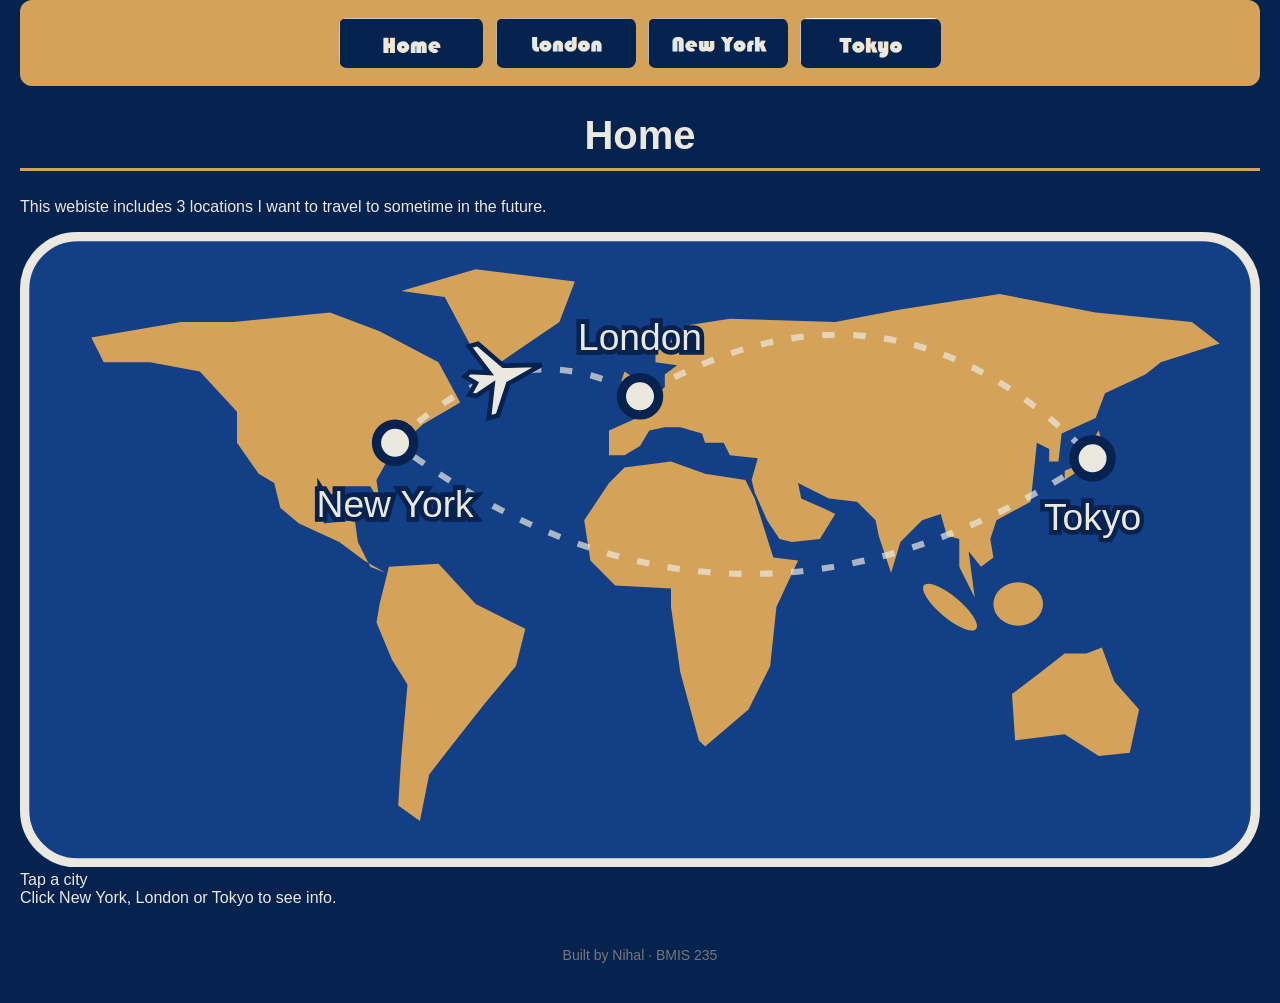
==== index.html @ 853d3510 "Initial commit" ====
<!DOCTYPE html>
<!--
  Author: YOUR NAME
  GU username: YOUR-GU-USERNAME
  Course: BMIS 235 - HTML-3
-->
<html lang="en">
<head>
<meta charset="utf-8">
<meta name="author" content="YOUR NAME">
<title>Home</title>

<!-- this one line connects the page to the stylesheet -->
<link rel="stylesheet" href="styles.css">
</head>
<body>

<!-- ===== MENU ============================================================
     The menu is four links. Each link wraps an image instead of words.
     Build it once on this page, check that every link works,
     then copy the whole <nav> block and paste it over the menu on the
     other three pages, so every page has the exact same menu.
     ===================================================================== -->
<nav>
    <a href="index.html"><img src="img/home.png" alt="Home"></a>
    <a href="london.html"><img src="img/london.png" alt="London"></a>
    <a href="new york.html"><img src="img/new york.png" alt="New York"></a>
    <a href="tokyo.html"><img src="img/tokyo.png" alt="Tokyo"></a>
</nav>

<h1>Home</h1>
<p>This webiste includes 3 locations I want to travel to sometime in the future.</p>
  

<!-- ===== SHOWCASE ======================================================
     This box is empty on purpose. In Part 7 you paste an interactive
     graphic BETWEEN the opening <div> and the closing </div> below.
     ===================================================================== -->
<div<!-- HTML: the cartoon world map, three city pins, the plane, and the info box -->
<div class="sc-wrap">
  <svg class="sc-map" viewBox="0 0 400 205" role="img" aria-label="Cartoon world map with a plane flying between New York, London and Tokyo">
    <rect class="sc-ocean" x="0" y="0" width="400" height="205" rx="18" fill="#123f85"/>

    <g class="sc-land" fill="#d4a359">
      <!-- North America -->
      <path d="M23,34 L52,29 L69,29 L100,26 L116,32 L135,42 L142,55 L130,62 L120,71 L115,80 L116,87 L113,82 L105,82 L98,86 L98,94 L108,93 L109,100 L113,108 L118,110 L111,106 L103,100 L90,94 L84,89 L82,81 L77,78 L70,68 L70,58 L58,45 L42,42 L27,42 Z"/>
      <!-- Greenland -->
      <path d="M123,19 L147,12 L179,16 L174,29 L155,42 L145,36 L137,21 Z"/>
      <!-- South America -->
      <path d="M119,108 L135,107 L147,120 L163,128 L160,140 L150,152 L139,166 L132,175 L129,190 L122,185 L123,169 L125,146 L120,138 L115,126 L116,120 Z"/>
      <!-- Europe + Asia -->
      <path d="M190,72 L190,64 L199,60 L195,58 L204,54 L208,50 L208,46 L212,43 L205,42 L205,39 L216,30 L229,28 L263,29 L284,25 L316,20 L347,26 L378,29 L387,36 L368,42 L363,46 L350,52 L347,60 L336,65 L335,74 L332,74 L332,70 L328,68 L327,78 L326,87 L315,93 L313,99 L314,105 L310,108 L306,103 L308,118 L305,112 L303,108 L303,99 L299,98 L297,91 L291,93 L284,100 L281,110 L277,98 L276,93 L270,87 L261,86 L259,85 L251,81 L252,86 L259,89 L263,91 L258,99 L249,100 L245,99 L241,93 L237,84 L236,80 L238,73 L229,72 L227,68 L221,68 L220,65 L213,63 L208,63 L203,64 L200,69 L195,72 Z"/>
      <!-- United Kingdom -->
      <path d="M195,55 L201,54 L202,51 L198,47 L195,45 L194,48 L196,52 Z"/>
      <!-- Africa -->
      <path d="M182,93 L190,81 L195,76 L210,74 L221,78 L234,80 L237,86 L243,105 L251,106 L244,121 L242,140 L235,154 L221,166 L219,164 L213,142 L210,121 L210,115 L192,114 L184,106 Z"/>
      <!-- Japan -->
      <path d="M337,80 L343,76 L348,73 L349,68 L348,64 L346,67 L346,72 L342,75 L337,77 Z"/>
      <!-- Indonesia -->
      <ellipse cx="322" cy="120" rx="8" ry="7"/>
      <ellipse cx="300" cy="121" rx="11" ry="3.5" transform="rotate(40 300 121)"/>
      <!-- Australia -->
      <path d="M320,149 L328,143 L337,136 L344,136 L349,134 L353,145 L361,154 L358,168 L348,169 L337,162 L321,164 Z"/>
    </g>

    <rect class="sc-ring" x="1.5" y="1.5" width="397" height="202" rx="17" fill="none" stroke="#ebe9df" stroke-width="3"/>
    <path id="scRoute" class="sc-route" fill="none" stroke="#ebe9df" stroke-width="2" stroke-dasharray="4 6" opacity="0.7" d="M121,68 Q160,30 200,53 Q280,5 346,73 Q230,150 121,68"/>

    <g class="sc-pin" data-city="ny" tabindex="0" role="button" aria-label="New York">
      <circle class="sc-hit" cx="121" cy="68" r="16" fill="transparent"/>
      <circle class="sc-dot" cx="121" cy="68" r="6" fill="#ebe9df" stroke="#06224f" stroke-width="3"/>
      <text class="sc-label" x="121" y="92" text-anchor="middle" font-size="12" fill="#ebe9df" stroke="#06224f" stroke-width="3" paint-order="stroke">New York</text>
    </g>
    <g class="sc-pin" data-city="london" tabindex="0" role="button" aria-label="London">
      <circle class="sc-hit" cx="200" cy="53" r="16" fill="transparent"/>
      <circle class="sc-dot" cx="200" cy="53" r="6" fill="#ebe9df" stroke="#06224f" stroke-width="3"/>
      <text class="sc-label" x="200" y="38" text-anchor="middle" font-size="12" fill="#ebe9df" stroke="#06224f" stroke-width="3" paint-order="stroke">London</text>
    </g>
    <g class="sc-pin" data-city="tokyo" tabindex="0" role="button" aria-label="Tokyo">
      <circle class="sc-hit" cx="346" cy="73" r="16" fill="transparent"/>
      <circle class="sc-dot" cx="346" cy="73" r="6" fill="#ebe9df" stroke="#06224f" stroke-width="3"/>
      <text class="sc-label" x="346" y="96" text-anchor="middle" font-size="12" fill="#ebe9df" stroke="#06224f" stroke-width="3" paint-order="stroke">Tokyo</text>
    </g>

    <g id="scPlane" class="sc-plane" fill="#ebe9df" stroke="#06224f" stroke-width="1.5">
      <path d="M14,0 L2,-3 L-4,-12 L-7,-12 L-3,-2 L-9,-4 L-11,-3 L-8,0 L-11,3 L-9,4 L-3,2 L-7,12 L-4,12 L2,3 Z"/>
    </g>
  </svg>

  <div class="sc-info" aria-live="polite">
    <div class="sc-name">Tap a city</div>
    <div class="sc-line">Click New York, London or Tokyo to see info.</div>
  </div>
</div>

<!-- CSS: brand colors and Bungee font, sizing so it stays under 500px tall and fits phones -->
<style>
  .showcase .sc-wrap {
    max-width: 520px;
    margin: 0 auto;
    font-family: "Bungee", "Arial Black", Impact, sans-serif;
  }
  .showcase .sc-map {
    display: block;
    width: 100%;
    max-height: 290px;
  }
  .showcase .sc-pin { cursor: pointer; outline: none; }
  .showcase .sc-pin:hover .sc-dot,
  .showcase .sc-pin:focus .sc-dot,
  .showcase .sc-pin.sc-active .sc-dot { fill: #06224f; stroke: #ebe9df; }
  .showcase .sc-label { pointer-events: none; }
  .showcase .sc-plane { pointer-events: none; }
  .showcase .sc-info {
    box-sizing: border-box;
    min-height: 90px;
    margin-top: 8px;
    padding: 10px 14px;
    background: #ebe9df;
    color: #06224f;
    border: 3px solid #d4a359;
    border-radius: 12px;
    text-align: center;
  }
  .showcase .sc-name { font-size: 22px; margin-bottom: 4px; }
  .showcase .sc-line { font-size: 14px; line-height: 1.3; }
</style>

<!-- JavaScript: flies the plane along the route and shows city info when a pin is clicked -->
<script>
  (function () {
    var wrap = document.querySelector('.sc-wrap');
    if (!wrap) return;

    var cities = {
      ny: { name: 'New York', pop: 'About 8.3 million people', known: 'Known for: Statue of Liberty, Times Square' },
      london: { name: 'London', pop: 'About 8.9 million people', known: 'Known for: Big Ben, Tower Bridge' },
      tokyo: { name: 'Tokyo', pop: 'About 14 million people', known: 'Known for: Shibuya Crossing, Tokyo Skytree' }
    };

    var info = wrap.querySelector('.sc-info');
    var pins = wrap.querySelectorAll('.sc-pin');

    function show(key, pin) {
      var c = cities[key];
      info.innerHTML =
        '<div class="sc-name">' + c.name + '</div>' +
        '<div class="sc-line">Population: ' + c.pop + '</div>' +
        '<div class="sc-line">' + c.known + '</div>';
      for (var i = 0; i < pins.length; i++) pins[i].classList.remove('sc-active');
      pin.classList.add('sc-active');
    }

    pins.forEach(function (pin) {
      pin.addEventListener('click', function () { show(pin.getAttribute('data-city'), pin); });
      pin.addEventListener('keydown', function (e) {
        if (e.key === 'Enter' || e.key === ' ') {
          e.preventDefault();
          show(pin.getAttribute('data-city'), pin);
        }
      });
    });

    var route = wrap.querySelector('#scRoute');
    var plane = wrap.querySelector('#scPlane');
    var len = route.getTotalLength();
    var duration = 14000;

    function fly(t) {
      var d = ((t % duration) / duration) * len;
      var p = route.getPointAtLength(d);
      var q = route.getPointAtLength((d + 2) % len);
      var angle = Math.atan2(q.y - p.y, q.x - p.x) * 180 / Math.PI;
      plane.setAttribute('transform', 'translate(' + p.x + ' ' + p.y + ') rotate(' + angle + ')');
      requestAnimationFrame(fly);
    }
    requestAnimationFrame(fly);
  })();
</script></div>

<!-- Footer: fill in your name -->
<footer>Built by Nihal &middot; BMIS 235</footer>

</body>
</html>
---- styles.css ----
/* =====================================================================
   styles.css  ·  YOUR BRAND
   ---------------------------------------------------------------------
   This one file is your brand guide. Every page that links to it gets
   the same font, the same colors and the same spacing.
   Change a color here once, and every page changes.

   Use the same font and colors you picked for your Excel menu images,
   so the menu and the pages look like one brand.
   ===================================================================== */

body {
    font-family:"Bungee", "Arial Black", Impact, sans-serif;
    background-color: #06224f;
    color: #ebe9df;
    margin: 0;
    padding: 0 20px 40px 20px;
}

/* the menu at the top of every page */
nav {
    background-color: #d4a359;
    padding: 14px;
    text-align: center;
   border-radius: 12px;
}

/* every image inside the menu is forced to the same height.
   If your images still look different sizes, their WIDTHS are
   different: go back to Excel and make every cell the same size. */
nav img {
    height: 50px;
    margin: 4px;
    vertical-align: middle;
   border-radius: 8px;
}

/* no underline or border around the image links */
nav a {
    text-decoration: none;
}

h1 {
    color: #ebe9df;
    text-align: center;
    font-size: 40px;
  border-bottom: 3px solid #d4a359;
  padding-bottom: 10px;
}
}

p {
    max-width: 600px;
    margin: 20px auto;
    font-size: 18px;
    line-height: 1.5;
}

footer {
    text-align: center;
    font-size: 14px;
    color: #777777;
    margin-top: 40px;
}
a:hover {
  color: #d4a359;
}
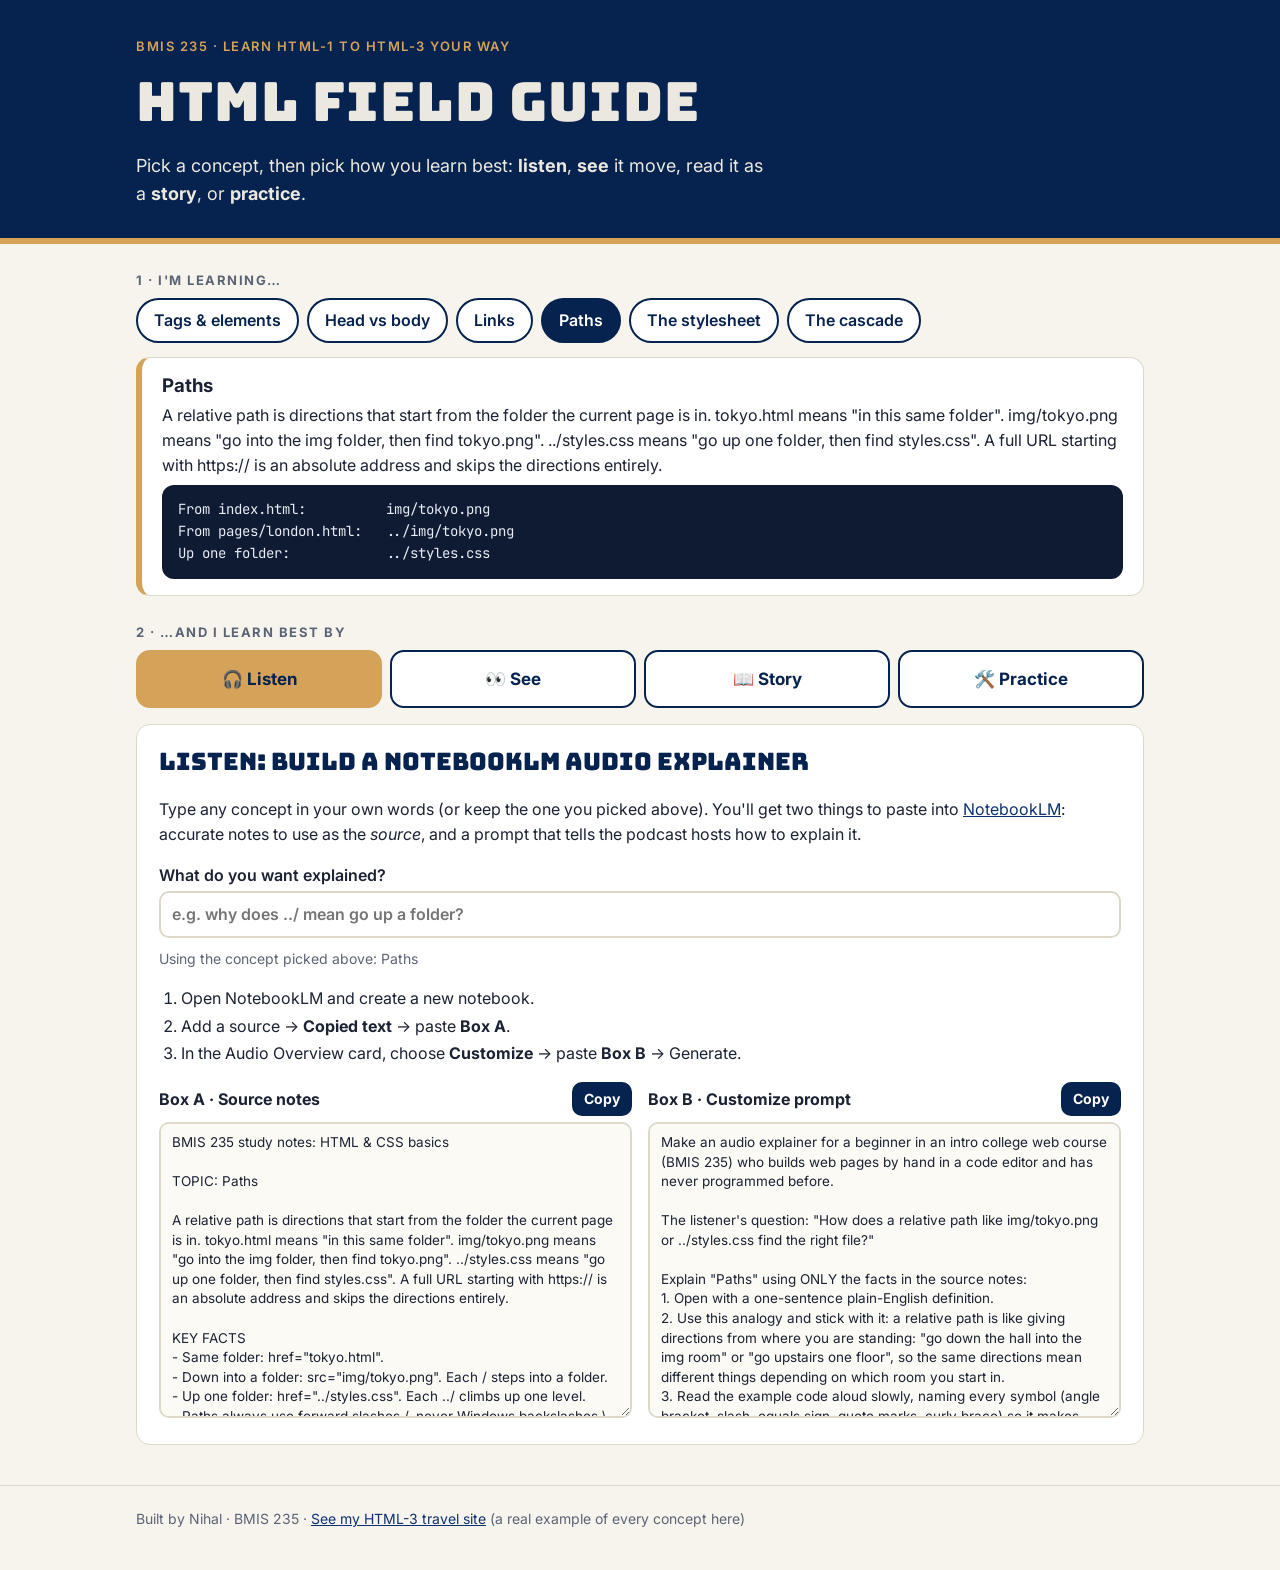
==== commit 2d939434: "Build HTML Field Guide learning tool (Listen, See, Story, Practice) Moves the HTML-3 travel site int" ====
--- a/index.html
+++ b/index.html
@@ -1,185 +1,239 @@
 <!DOCTYPE html>
 <!--
-  Author: YOUR NAME
-  GU username: YOUR-GU-USERNAME
-  Course: BMIS 235 - HTML-3
+  Author: Nihal
+  Course: BMIS 235 - HTML-4 (Path 3: Full build)
+  A learning tool for the HTML-1 to HTML-3 concepts:
+  tags, head vs body, links, paths, the stylesheet, and the cascade.
 -->
 <html lang="en">
 <head>
 <meta charset="utf-8">
-<meta name="author" content="YOUR NAME">
-<title>Home</title>
-
-<!-- this one line connects the page to the stylesheet -->
-<link rel="stylesheet" href="styles.css">
+<meta name="viewport" content="width=device-width, initial-scale=1">
+<meta name="author" content="Nihal">
+<title>HTML Field Guide</title>
+<link rel="preconnect" href="https://fonts.googleapis.com">
+<link rel="preconnect" href="https://fonts.gstatic.com" crossorigin>
+<link href="https://fonts.googleapis.com/css2?family=Bungee&family=Inter:wght@400;600;700&family=JetBrains+Mono:wght@400;600&display=swap" rel="stylesheet">
+<link rel="stylesheet" href="learn.css">
 </head>
 <body>
 
-<!-- ===== MENU ============================================================
-     The menu is four links. Each link wraps an image instead of words.
-     Build it once on this page, check that every link works,
-     then copy the whole <nav> block and paste it over the menu on the
-     other three pages, so every page has the exact same menu.
-     ===================================================================== -->
-<nav>
-    <a href="index.html"><img src="img/home.png" alt="Home"></a>
-    <a href="london.html"><img src="img/london.png" alt="London"></a>
-    <a href="new york.html"><img src="img/new york.png" alt="New York"></a>
-    <a href="tokyo.html"><img src="img/tokyo.png" alt="Tokyo"></a>
-</nav>
-
-<h1>Home</h1>
-<p>This webiste includes 3 locations I want to travel to sometime in the future.</p>
-  
-
-<!-- ===== SHOWCASE ======================================================
-     This box is empty on purpose. In Part 7 you paste an interactive
-     graphic BETWEEN the opening <div> and the closing </div> below.
-     ===================================================================== -->
-<div<!-- HTML: the cartoon world map, three city pins, the plane, and the info box -->
-<div class="sc-wrap">
-  <svg class="sc-map" viewBox="0 0 400 205" role="img" aria-label="Cartoon world map with a plane flying between New York, London and Tokyo">
-    <rect class="sc-ocean" x="0" y="0" width="400" height="205" rx="18" fill="#123f85"/>
-
-    <g class="sc-land" fill="#d4a359">
-      <!-- North America -->
-      <path d="M23,34 L52,29 L69,29 L100,26 L116,32 L135,42 L142,55 L130,62 L120,71 L115,80 L116,87 L113,82 L105,82 L98,86 L98,94 L108,93 L109,100 L113,108 L118,110 L111,106 L103,100 L90,94 L84,89 L82,81 L77,78 L70,68 L70,58 L58,45 L42,42 L27,42 Z"/>
-      <!-- Greenland -->
-      <path d="M123,19 L147,12 L179,16 L174,29 L155,42 L145,36 L137,21 Z"/>
-      <!-- South America -->
-      <path d="M119,108 L135,107 L147,120 L163,128 L160,140 L150,152 L139,166 L132,175 L129,190 L122,185 L123,169 L125,146 L120,138 L115,126 L116,120 Z"/>
-      <!-- Europe + Asia -->
-      <path d="M190,72 L190,64 L199,60 L195,58 L204,54 L208,50 L208,46 L212,43 L205,42 L205,39 L216,30 L229,28 L263,29 L284,25 L316,20 L347,26 L378,29 L387,36 L368,42 L363,46 L350,52 L347,60 L336,65 L335,74 L332,74 L332,70 L328,68 L327,78 L326,87 L315,93 L313,99 L314,105 L310,108 L306,103 L308,118 L305,112 L303,108 L303,99 L299,98 L297,91 L291,93 L284,100 L281,110 L277,98 L276,93 L270,87 L261,86 L259,85 L251,81 L252,86 L259,89 L263,91 L258,99 L249,100 L245,99 L241,93 L237,84 L236,80 L238,73 L229,72 L227,68 L221,68 L220,65 L213,63 L208,63 L203,64 L200,69 L195,72 Z"/>
-      <!-- United Kingdom -->
-      <path d="M195,55 L201,54 L202,51 L198,47 L195,45 L194,48 L196,52 Z"/>
-      <!-- Africa -->
-      <path d="M182,93 L190,81 L195,76 L210,74 L221,78 L234,80 L237,86 L243,105 L251,106 L244,121 L242,140 L235,154 L221,166 L219,164 L213,142 L210,121 L210,115 L192,114 L184,106 Z"/>
-      <!-- Japan -->
-      <path d="M337,80 L343,76 L348,73 L349,68 L348,64 L346,67 L346,72 L342,75 L337,77 Z"/>
-      <!-- Indonesia -->
-      <ellipse cx="322" cy="120" rx="8" ry="7"/>
-      <ellipse cx="300" cy="121" rx="11" ry="3.5" transform="rotate(40 300 121)"/>
-      <!-- Australia -->
-      <path d="M320,149 L328,143 L337,136 L344,136 L349,134 L353,145 L361,154 L358,168 L348,169 L337,162 L321,164 Z"/>
-    </g>
-
-    <rect class="sc-ring" x="1.5" y="1.5" width="397" height="202" rx="17" fill="none" stroke="#ebe9df" stroke-width="3"/>
-    <path id="scRoute" class="sc-route" fill="none" stroke="#ebe9df" stroke-width="2" stroke-dasharray="4 6" opacity="0.7" d="M121,68 Q160,30 200,53 Q280,5 346,73 Q230,150 121,68"/>
-
-    <g class="sc-pin" data-city="ny" tabindex="0" role="button" aria-label="New York">
-      <circle class="sc-hit" cx="121" cy="68" r="16" fill="transparent"/>
-      <circle class="sc-dot" cx="121" cy="68" r="6" fill="#ebe9df" stroke="#06224f" stroke-width="3"/>
-      <text class="sc-label" x="121" y="92" text-anchor="middle" font-size="12" fill="#ebe9df" stroke="#06224f" stroke-width="3" paint-order="stroke">New York</text>
-    </g>
-    <g class="sc-pin" data-city="london" tabindex="0" role="button" aria-label="London">
-      <circle class="sc-hit" cx="200" cy="53" r="16" fill="transparent"/>
-      <circle class="sc-dot" cx="200" cy="53" r="6" fill="#ebe9df" stroke="#06224f" stroke-width="3"/>
-      <text class="sc-label" x="200" y="38" text-anchor="middle" font-size="12" fill="#ebe9df" stroke="#06224f" stroke-width="3" paint-order="stroke">London</text>
-    </g>
-    <g class="sc-pin" data-city="tokyo" tabindex="0" role="button" aria-label="Tokyo">
-      <circle class="sc-hit" cx="346" cy="73" r="16" fill="transparent"/>
-      <circle class="sc-dot" cx="346" cy="73" r="6" fill="#ebe9df" stroke="#06224f" stroke-width="3"/>
-      <text class="sc-label" x="346" y="96" text-anchor="middle" font-size="12" fill="#ebe9df" stroke="#06224f" stroke-width="3" paint-order="stroke">Tokyo</text>
-    </g>
-
-    <g id="scPlane" class="sc-plane" fill="#ebe9df" stroke="#06224f" stroke-width="1.5">
-      <path d="M14,0 L2,-3 L-4,-12 L-7,-12 L-3,-2 L-9,-4 L-11,-3 L-8,0 L-11,3 L-9,4 L-3,2 L-7,12 L-4,12 L2,3 Z"/>
-    </g>
-  </svg>
-
-  <div class="sc-info" aria-live="polite">
-    <div class="sc-name">Tap a city</div>
-    <div class="sc-line">Click New York, London or Tokyo to see info.</div>
+<header class="top">
+  <div class="wrap">
+    <p class="kicker">BMIS 235 · learn HTML-1 to HTML-3 your way</p>
+    <h1>HTML Field Guide</h1>
+    <p class="lede">Pick a concept, then pick how you learn best: <strong>listen</strong>, <strong>see</strong> it move, read it as a <strong>story</strong>, or <strong>practice</strong>.</p>
   </div>
-</div>
-
-<!-- CSS: brand colors and Bungee font, sizing so it stays under 500px tall and fits phones -->
-<style>
-  .showcase .sc-wrap {
-    max-width: 520px;
-    margin: 0 auto;
-    font-family: "Bungee", "Arial Black", Impact, sans-serif;
-  }
-  .showcase .sc-map {
-    display: block;
-    width: 100%;
-    max-height: 290px;
-  }
-  .showcase .sc-pin { cursor: pointer; outline: none; }
-  .showcase .sc-pin:hover .sc-dot,
-  .showcase .sc-pin:focus .sc-dot,
-  .showcase .sc-pin.sc-active .sc-dot { fill: #06224f; stroke: #ebe9df; }
-  .showcase .sc-label { pointer-events: none; }
-  .showcase .sc-plane { pointer-events: none; }
-  .showcase .sc-info {
-    box-sizing: border-box;
-    min-height: 90px;
-    margin-top: 8px;
-    padding: 10px 14px;
-    background: #ebe9df;
-    color: #06224f;
-    border: 3px solid #d4a359;
-    border-radius: 12px;
-    text-align: center;
-  }
-  .showcase .sc-name { font-size: 22px; margin-bottom: 4px; }
-  .showcase .sc-line { font-size: 14px; line-height: 1.3; }
-</style>
-
-<!-- JavaScript: flies the plane along the route and shows city info when a pin is clicked -->
-<script>
-  (function () {
-    var wrap = document.querySelector('.sc-wrap');
-    if (!wrap) return;
-
-    var cities = {
-      ny: { name: 'New York', pop: 'About 8.3 million people', known: 'Known for: Statue of Liberty, Times Square' },
-      london: { name: 'London', pop: 'About 8.9 million people', known: 'Known for: Big Ben, Tower Bridge' },
-      tokyo: { name: 'Tokyo', pop: 'About 14 million people', known: 'Known for: Shibuya Crossing, Tokyo Skytree' }
-    };
-
-    var info = wrap.querySelector('.sc-info');
-    var pins = wrap.querySelectorAll('.sc-pin');
-
-    function show(key, pin) {
-      var c = cities[key];
-      info.innerHTML =
-        '<div class="sc-name">' + c.name + '</div>' +
-        '<div class="sc-line">Population: ' + c.pop + '</div>' +
-        '<div class="sc-line">' + c.known + '</div>';
-      for (var i = 0; i < pins.length; i++) pins[i].classList.remove('sc-active');
-      pin.classList.add('sc-active');
-    }
-
-    pins.forEach(function (pin) {
-      pin.addEventListener('click', function () { show(pin.getAttribute('data-city'), pin); });
-      pin.addEventListener('keydown', function (e) {
-        if (e.key === 'Enter' || e.key === ' ') {
-          e.preventDefault();
-          show(pin.getAttribute('data-city'), pin);
-        }
-      });
-    });
-
-    var route = wrap.querySelector('#scRoute');
-    var plane = wrap.querySelector('#scPlane');
-    var len = route.getTotalLength();
-    var duration = 14000;
-
-    function fly(t) {
-      var d = ((t % duration) / duration) * len;
-      var p = route.getPointAtLength(d);
-      var q = route.getPointAtLength((d + 2) % len);
-      var angle = Math.atan2(q.y - p.y, q.x - p.x) * 180 / Math.PI;
-      plane.setAttribute('transform', 'translate(' + p.x + ' ' + p.y + ') rotate(' + angle + ')');
-      requestAnimationFrame(fly);
-    }
-    requestAnimationFrame(fly);
-  })();
-</script></div>
-
-<!-- Footer: fill in your name -->
-<footer>Built by Nihal &middot; BMIS 235</footer>
-
+</header>
+
+<main class="wrap">
+
+  <!-- concept picker: every mode follows this choice -->
+  <section class="picker" aria-label="Choose a concept">
+    <h2 class="label">1 · I'm learning…</h2>
+    <div id="conceptChips" class="chips" role="radiogroup"></div>
+    <div id="conceptCard" class="concept-card" aria-live="polite"></div>
+  </section>
+
+  <section aria-label="Choose how to learn">
+    <h2 class="label">2 · …and I learn best by</h2>
+    <div class="tabs" role="tablist">
+      <button role="tab" id="tab-listen" aria-controls="panel-listen" aria-selected="true">🎧 Listen</button>
+      <button role="tab" id="tab-see" aria-controls="panel-see" aria-selected="false">👀 See</button>
+      <button role="tab" id="tab-story" aria-controls="panel-story" aria-selected="false">📖 Story</button>
+      <button role="tab" id="tab-practice" aria-controls="panel-practice" aria-selected="false">🛠️ Practice</button>
+    </div>
+  </section>
+
+  <!-- ===================== LISTEN ===================== -->
+  <section id="panel-listen" role="tabpanel" aria-labelledby="tab-listen" class="panel">
+    <h2>Listen: build a NotebookLM audio explainer</h2>
+    <p>Type any concept in your own words (or keep the one you picked above). You'll get two things to paste into <a href="https://notebooklm.google.com" target="_blank" rel="noopener">NotebookLM</a>: accurate notes to use as the <em>source</em>, and a prompt that tells the podcast hosts how to explain it.</p>
+
+    <label class="field">
+      <span>What do you want explained?</span>
+      <input id="listenInput" type="text" placeholder="e.g. why does ../ mean go up a folder?">
+    </label>
+    <p class="hint" id="listenMatch"></p>
+
+    <ol class="steps">
+      <li>Open NotebookLM and create a new notebook.</li>
+      <li>Add a source → <strong>Copied text</strong> → paste <strong>Box A</strong>.</li>
+      <li>In the Audio Overview card, choose <strong>Customize</strong> → paste <strong>Box B</strong> → Generate.</li>
+    </ol>
+
+    <div class="two">
+      <div class="copybox">
+        <div class="copyhead"><strong>Box A · Source notes</strong><button class="btn small" data-copy="listenSource">Copy</button></div>
+        <textarea id="listenSource" readonly rows="14"></textarea>
+      </div>
+      <div class="copybox">
+        <div class="copyhead"><strong>Box B · Customize prompt</strong><button class="btn small" data-copy="listenPrompt">Copy</button></div>
+        <textarea id="listenPrompt" readonly rows="14"></textarea>
+      </div>
+    </div>
+  </section>
+
+  <!-- ===================== SEE ===================== -->
+  <section id="panel-see" role="tabpanel" aria-labelledby="tab-see" class="panel" hidden>
+    <h2>See it happen</h2>
+    <div class="subtabs" role="tablist">
+      <button class="sub active" data-sub="see-path">A link finding a file</button>
+      <button class="sub" data-sub="see-sheet">One stylesheet, four pages</button>
+      <button class="sub" data-sub="see-cascade">The cascade: who wins?</button>
+    </div>
+
+    <!-- A: path walker -->
+    <div id="see-path" class="subpanel">
+      <p>A relative path is <strong>directions starting from the folder the current page is in</strong>. Pick where you're standing and an <code>href</code>, then press <em>Follow the link</em> to watch the browser walk the folders.</p>
+      <div class="controls">
+        <label class="field inline"><span>I'm on</span>
+          <select id="pathStart">
+            <option value="index.html">index.html (top folder)</option>
+            <option value="pages/london.html">pages/london.html (inside a folder)</option>
+          </select>
+        </label>
+        <label class="field inline grow"><span>href=</span>
+          <input id="pathHref" type="text" value="img/london.png" spellcheck="false" autocapitalize="off">
+        </label>
+        <button class="btn" id="pathGo">Follow the link ▶</button>
+      </div>
+      <div class="presets" id="pathPresets"></div>
+      <div class="pathstage">
+        <div class="tree" id="pathTree" aria-label="Folder tree"></div>
+        <ol class="log" id="pathLog" aria-live="polite"></ol>
+      </div>
+    </div>
+
+    <!-- B: one stylesheet, four pages -->
+    <div id="see-sheet" class="subpanel" hidden>
+      <p>Every page has one line in its <code>&lt;head&gt;</code> that connects it to <code>styles.css</code>. Change the stylesheet once and watch every <strong>connected</strong> page change. Then break one page's link and see what happens.</p>
+      <div class="sheet-layout">
+        <div class="cssfile">
+          <div class="filetab">styles.css</div>
+          <div class="sheet-controls">
+            <label>background-color
+              <select id="ssBg">
+                <option value="#06224f">#06224f navy</option>
+                <option value="#fff7e6">#fff7e6 cream</option>
+                <option value="#1f3d2b">#1f3d2b forest</option>
+                <option value="#3b1f4a">#3b1f4a plum</option>
+              </select>
+            </label>
+            <label>color
+              <select id="ssColor">
+                <option value="#ebe9df">#ebe9df off-white</option>
+                <option value="#222222">#222222 charcoal</option>
+                <option value="#ffd166">#ffd166 sunshine</option>
+              </select>
+            </label>
+            <label>font-family
+              <select id="ssFont">
+                <option value="'Bungee', 'Arial Black', sans-serif">"Bungee", sans-serif</option>
+                <option value="Georgia, serif">Georgia, serif</option>
+                <option value="'JetBrains Mono', monospace">monospace</option>
+              </select>
+            </label>
+            <label>accent (h1 underline)
+              <select id="ssAccent">
+                <option value="#d4a359">#d4a359 gold</option>
+                <option value="#ef476f">#ef476f pink</option>
+                <option value="#06d6a0">#06d6a0 mint</option>
+              </select>
+            </label>
+          </div>
+          <pre class="code" id="ssCode"></pre>
+        </div>
+        <div class="minis" id="minis"></div>
+      </div>
+    </div>
+
+    <!-- C: cascade referee -->
+    <div id="see-cascade" class="subpanel" hidden>
+      <p>Several rules can try to color the same paragraph. Turn rules on and off. The preview isn't faked: <strong>the real browser decides</strong>, and we report which rule it picked and why.</p>
+      <div class="cascade">
+        <div>
+          <div class="rules" id="cascadeRules"></div>
+        </div>
+        <div>
+          <div class="referee" id="cascadeHost"></div>
+          <div class="verdict" id="cascadeVerdict" aria-live="polite"></div>
+        </div>
+      </div>
+    </div>
+  </section>
+
+  <!-- ===================== STORY ===================== -->
+  <section id="panel-story" role="tabpanel" aria-labelledby="tab-story" class="panel" hidden>
+    <h2>Story mode</h2>
+    <p>Same concept, told as a short story with characters. Put yourself in it:</p>
+    <div class="controls">
+      <label class="field inline"><span>Your name</span><input id="storyName" type="text" value="Nihal"></label>
+      <label class="field inline"><span>Your site is about</span><input id="storySite" type="text" value="travel"></label>
+    </div>
+    <article class="story" id="storyOut" aria-live="polite"></article>
+  </section>
+
+  <!-- ===================== PRACTICE ===================== -->
+  <section id="panel-practice" role="tabpanel" aria-labelledby="tab-practice" class="panel" hidden>
+    <h2>Practice</h2>
+    <div class="subtabs">
+      <button class="sub active" data-sub="pr-quiz">Quiz</button>
+      <button class="sub" data-sub="pr-debug">Broken-menu debugger</button>
+      <button class="sub" data-sub="pr-missing">Find the missing line</button>
+    </div>
+
+    <!-- quiz -->
+    <div id="pr-quiz" class="subpanel">
+      <label class="check"><input type="checkbox" id="quizAll"> Mix in every concept (not just the one picked above)</label>
+      <div id="quizBox" class="quiz"></div>
+    </div>
+
+    <!-- debugger -->
+    <div id="pr-debug" class="subpanel" hidden>
+      <p id="debugIntro"></p>
+      <div class="two">
+        <div>
+          <div class="filetree-mini" id="debugFiles"></div>
+          <textarea id="debugCode" class="codeedit" rows="9" spellcheck="false" autocapitalize="off" aria-label="Menu code to fix"></textarea>
+          <div class="controls">
+            <button class="btn" id="debugCheck">Check my menu</button>
+            <button class="btn ghost" id="debugHint">Hint</button>
+            <button class="btn ghost" id="debugReset">Reset</button>
+            <button class="btn ghost" id="debugNext">Next menu →</button>
+          </div>
+        </div>
+        <div>
+          <h3 class="mini-h">What the browser does with each link</h3>
+          <ul class="results" id="debugResults" aria-live="polite"></ul>
+        </div>
+      </div>
+    </div>
+
+    <!-- missing line game -->
+    <div id="pr-missing" class="subpanel" hidden>
+      <div class="gamebar"><span id="missRound"></span><span id="missScore"></span></div>
+      <p id="missPrompt" class="prompt"></p>
+      <div class="two">
+        <pre class="code" id="missCode"></pre>
+        <div>
+          <div class="preview" id="missPreview"></div>
+        </div>
+      </div>
+      <div class="options" id="missOptions"></div>
+      <div class="feedback" id="missFeedback" aria-live="polite"></div>
+      <button class="btn" id="missNext" hidden>Next round →</button>
+    </div>
+  </section>
+
+</main>
+
+<footer class="foot">
+  <div class="wrap">
+    Built by Nihal · BMIS 235 · <a href="travel/index.html">See my HTML-3 travel site</a> (a real example of every concept here)
+  </div>
+</footer>
+
+<script src="learn.js"></script>
 </body>
 </html>
--- a/learn.css
+++ b/learn.css
@@ -0,0 +1,257 @@
+/* =====================================================================
+   learn.css · HTML Field Guide
+   Same brand as my travel site: navy, off-white, gold, Bungee headings.
+   ===================================================================== */
+
+:root {
+  --navy: #06224f;
+  --navy-2: #0d3170;
+  --cream: #f6f4ec;
+  --paper: #ffffff;
+  --ink: #1b2233;
+  --muted: #5b6475;
+  --gold: #d4a359;
+  --gold-soft: #f3e3c3;
+  --line: #ddd8c8;
+  --good: #1e8e5a;
+  --good-bg: #e3f5ec;
+  --bad: #c0392b;
+  --bad-bg: #fbe7e4;
+  --radius: 14px;
+  --mono: "JetBrains Mono", ui-monospace, Menlo, Consolas, monospace;
+}
+
+* { box-sizing: border-box; }
+
+body {
+  margin: 0;
+  font-family: "Inter", system-ui, -apple-system, "Segoe UI", sans-serif;
+  background-color: var(--cream);
+  color: var(--ink);
+  line-height: 1.55;
+  font-size: 16px;
+}
+
+.wrap { max-width: 1040px; margin: 0 auto; padding: 0 16px; }
+
+a { color: var(--navy-2); }
+code, pre, textarea.codeedit { font-family: var(--mono); }
+code { background: var(--gold-soft); padding: 1px 5px; border-radius: 5px; font-size: 0.92em; }
+
+/* ---------- header ---------- */
+.top { background: var(--navy); color: #ebe9df; padding: 36px 0 30px; border-bottom: 6px solid var(--gold); }
+.top h1 { font-family: "Bungee", "Arial Black", sans-serif; font-weight: 400; font-size: clamp(32px, 7vw, 54px); margin: 4px 0 8px; letter-spacing: 1px; }
+.kicker { margin: 0; color: var(--gold); font-weight: 600; text-transform: uppercase; letter-spacing: 1.5px; font-size: 13px; }
+.lede { margin: 0; max-width: 640px; font-size: 18px; }
+
+h2, h3 { line-height: 1.25; }
+.label { font-size: 13px; text-transform: uppercase; letter-spacing: 1.5px; color: var(--muted); margin: 28px 0 10px; }
+
+/* ---------- concept chips ---------- */
+.chips { display: flex; flex-wrap: wrap; gap: 8px; }
+.chip {
+  border: 2px solid var(--navy); background: var(--paper); color: var(--navy);
+  border-radius: 999px; padding: 8px 16px; font: inherit; font-weight: 600; cursor: pointer;
+}
+.chip[aria-checked="true"] { background: var(--navy); color: #fff; }
+.chip:focus-visible, .btn:focus-visible, .tabs button:focus-visible, .sub:focus-visible { outline: 3px solid var(--gold); outline-offset: 2px; }
+
+.concept-card {
+  margin-top: 14px; background: var(--paper); border: 1px solid var(--line); border-left: 6px solid var(--gold);
+  border-radius: var(--radius); padding: 16px 20px;
+}
+.concept-card h3 { margin: 0 0 6px; }
+.concept-card p { margin: 0 0 8px; }
+.concept-card pre { margin: 8px 0 0; }
+
+/* ---------- tabs ---------- */
+.tabs { display: grid; grid-template-columns: repeat(4, 1fr); gap: 8px; }
+.tabs button {
+  font: inherit; font-weight: 700; font-size: 17px; padding: 14px 8px; cursor: pointer;
+  border: 2px solid var(--navy); border-radius: var(--radius); background: var(--paper); color: var(--navy);
+}
+.tabs button[aria-selected="true"] { background: var(--gold); border-color: var(--gold); color: var(--navy); }
+
+.panel {
+  background: var(--paper); border: 1px solid var(--line); border-radius: var(--radius);
+  padding: 22px 22px 26px; margin: 16px 0 40px;
+}
+.panel > h2 { margin-top: 0; font-family: "Bungee", "Arial Black", sans-serif; font-weight: 400; color: var(--navy); font-size: 24px; }
+
+.subtabs { display: flex; flex-wrap: wrap; gap: 6px; margin-bottom: 14px; border-bottom: 2px solid var(--line); padding-bottom: 10px; }
+.sub { font: inherit; font-weight: 600; border: 0; background: transparent; color: var(--muted); padding: 6px 12px; border-radius: 8px; cursor: pointer; }
+.sub.active { background: var(--navy); color: #fff; }
+
+/* ---------- form bits ---------- */
+.field { display: flex; flex-direction: column; gap: 4px; font-weight: 600; margin: 10px 0; }
+.field.inline { flex-direction: row; align-items: center; gap: 8px; margin: 0; }
+.field.grow { flex: 1 1 220px; }
+.field.grow input { flex: 1; min-width: 0; }
+input[type="text"], select, textarea {
+  font: inherit; padding: 9px 11px; border: 2px solid var(--line); border-radius: 10px; background: #fff; color: var(--ink);
+}
+input[type="text"]:focus, select:focus, textarea:focus { border-color: var(--navy); outline: none; }
+#pathHref { font-family: var(--mono); }
+.controls { display: flex; flex-wrap: wrap; gap: 10px; align-items: center; margin: 12px 0; }
+.check { display: flex; gap: 8px; align-items: center; margin-bottom: 12px; }
+.hint { color: var(--muted); font-size: 14px; margin: 0 0 8px; min-height: 1.2em; }
+
+.btn {
+  font: inherit; font-weight: 700; cursor: pointer; border: 2px solid var(--navy);
+  background: var(--navy); color: #fff; padding: 9px 16px; border-radius: 10px;
+}
+.btn:hover { background: var(--navy-2); }
+.btn.ghost { background: #fff; color: var(--navy); }
+.btn.ghost:hover { background: var(--gold-soft); }
+.btn.small { padding: 4px 10px; font-size: 14px; }
+
+.two { display: grid; grid-template-columns: 1fr 1fr; gap: 16px; }
+.steps { padding-left: 22px; }
+.steps li { margin: 3px 0; }
+
+.copybox { display: flex; flex-direction: column; }
+.copyhead { display: flex; justify-content: space-between; align-items: center; margin-bottom: 6px; gap: 8px; }
+.copybox textarea { width: 100%; font-size: 13.5px; line-height: 1.45; resize: vertical; background: #fbfaf5; }
+
+pre.code {
+  background: #0f1b33; color: #e8ecf5; padding: 14px 16px; border-radius: 12px;
+  overflow-x: auto; font-size: 14px; line-height: 1.55; margin: 0; white-space: pre;
+}
+pre.code .hl { background: rgba(212,163,89,0.35); border-radius: 4px; }
+pre.code .gap { color: var(--gold); font-weight: 700; }
+pre.code .dim { color: #8b97b3; }
+
+/* ---------- SEE: path walker ---------- */
+.presets { display: flex; flex-wrap: wrap; gap: 6px; margin-bottom: 14px; }
+.presets button {
+  font-family: var(--mono); font-size: 13px; border: 1px dashed var(--navy); background: #fff; color: var(--navy);
+  border-radius: 8px; padding: 4px 9px; cursor: pointer;
+}
+.presets button:hover { background: var(--gold-soft); }
+.pathstage { display: grid; grid-template-columns: minmax(220px, 300px) 1fr; gap: 18px; }
+.tree { background: #0f1b33; color: #e8ecf5; border-radius: 12px; padding: 14px 10px; font-family: var(--mono); font-size: 14px; }
+.node { padding: 4px 8px; border-radius: 6px; white-space: nowrap; transition: background 0.25s, color 0.25s; position: relative; }
+.node.here { outline: 2px dashed var(--gold); outline-offset: -2px; }
+.node.visit { background: var(--gold); color: var(--navy); font-weight: 700; }
+.node.found { background: #2ecc71; color: #062; font-weight: 700; }
+.node.miss { background: #e74c3c; color: #fff; }
+.node .tag { font-family: "Inter", sans-serif; font-size: 11px; margin-left: 6px; opacity: 0.85; }
+.log { margin: 0; padding-left: 22px; }
+.log li { margin: 0 0 8px; animation: pop 0.25s ease-out; }
+.log li.ok { color: var(--good); font-weight: 600; }
+.log li.err { color: var(--bad); font-weight: 600; }
+.log li.note { color: var(--muted); list-style: "💡 "; }
+@keyframes pop { from { opacity: 0; transform: translateY(4px); } to { opacity: 1; transform: none; } }
+
+/* ---------- SEE: stylesheet → pages ---------- */
+.sheet-layout { display: grid; grid-template-columns: minmax(250px, 330px) 1fr; gap: 18px; align-items: start; }
+.cssfile { border: 2px solid var(--navy); border-radius: 12px; overflow: hidden; background: #fff; }
+.filetab { background: var(--navy); color: #fff; font-family: var(--mono); padding: 6px 12px; font-size: 14px; }
+.sheet-controls { padding: 10px 12px; display: grid; gap: 8px; }
+.sheet-controls label { display: flex; flex-direction: column; font-family: var(--mono); font-size: 13px; gap: 3px; }
+.sheet-controls select { font-size: 14px; padding: 6px 8px; }
+.cssfile pre.code { border-radius: 0; font-size: 12.5px; }
+
+.minis { display: grid; grid-template-columns: 1fr 1fr; gap: 14px; }
+.mini { border: 1px solid var(--line); border-radius: 12px; overflow: hidden; background: #f3f3f3; display: flex; flex-direction: column; }
+.mini .cable { height: 28px; position: relative; background: #f3f3f3; }
+.mini .cable::before { content: ""; position: absolute; left: 50%; top: 0; bottom: 0; border-left: 3px solid var(--navy); }
+.mini.broken .cable::before { border-left: 3px dashed var(--bad); }
+.mini .cable .pulse { position: absolute; left: calc(50% - 6px); top: -4px; width: 15px; height: 15px; border-radius: 50%; background: var(--gold); opacity: 0; }
+.mini.flash .cable .pulse { animation: drop 0.6s ease-in; }
+@keyframes drop { 0% { top: -6px; opacity: 1; } 100% { top: 26px; opacity: 0.2; } }
+.mini .headline { font-family: var(--mono); font-size: 11.5px; padding: 6px 8px; background: #fff; border-top: 1px solid var(--line); border-bottom: 1px solid var(--line); display: flex; justify-content: space-between; gap: 6px; align-items: center; }
+.mini .headline select { font-family: var(--mono); font-size: 11.5px; padding: 2px 4px; border-width: 1px; border-radius: 6px; max-width: 100%; }
+.mini .page { padding: 12px 14px 14px; min-height: 140px; transition: background-color 0.4s, color 0.4s; }
+/* unstyled = what a browser shows with no stylesheet at all */
+.mini .page { background: #ffffff; color: #000000; font-family: "Times New Roman", Times, serif; }
+.mini .page h4 { margin: 0 0 6px; font-size: 20px; }
+.mini .page p { margin: 0 0 6px; font-size: 14px; }
+.mini .page a { color: #0000ee; text-decoration: underline; font-size: 14px; }
+.mini.linked .page { background: var(--ss-bg); color: var(--ss-color); font-family: var(--ss-font); }
+.mini.linked .page h4 { border-bottom: 3px solid var(--ss-accent); padding-bottom: 4px; font-weight: 400; }
+.mini.linked .page a { color: var(--ss-accent); text-decoration: none; }
+.mini .status { font-family: "Inter", sans-serif; font-size: 12px; padding: 5px 8px; background: var(--good-bg); color: var(--good); font-weight: 600; }
+.mini.broken .status { background: var(--bad-bg); color: var(--bad); }
+
+/* ---------- SEE: cascade ---------- */
+.cascade { display: grid; grid-template-columns: 1.2fr 1fr; gap: 18px; }
+.rules { display: grid; gap: 8px; }
+.rule { display: flex; gap: 10px; align-items: flex-start; border: 2px solid var(--line); border-radius: 10px; padding: 8px 10px; cursor: pointer; background: #fff; }
+.rule input { margin-top: 5px; }
+.rule.winner { border-color: var(--good); background: var(--good-bg); }
+.rule .where { display: block; font-size: 12px; color: var(--muted); text-transform: uppercase; letter-spacing: 0.8px; }
+.rule code { background: transparent; padding: 0; font-size: 13.5px; }
+.rule .sw { display: inline-block; width: 12px; height: 12px; border-radius: 3px; vertical-align: middle; margin-left: 4px; border: 1px solid rgba(0,0,0,0.2); }
+.referee { border: 2px solid var(--navy); border-radius: 12px; min-height: 120px; overflow: hidden; }
+.verdict { margin-top: 12px; padding: 12px 14px; background: var(--gold-soft); border-radius: 10px; }
+.verdict strong { color: var(--navy); }
+
+/* ---------- STORY ---------- */
+.story { margin-top: 10px; background: #fffdf6; border: 1px solid var(--line); border-radius: var(--radius); padding: 22px 24px; max-width: 760px; }
+.story h3 { font-family: "Bungee", "Arial Black", sans-serif; font-weight: 400; color: var(--navy); margin: 0 0 4px; font-size: 22px; }
+.story .cast { color: var(--muted); font-size: 14px; margin: 0 0 14px; }
+.story p { margin: 0 0 12px; font-size: 17px; }
+.story .moral { background: var(--navy); color: #ebe9df; border-radius: 10px; padding: 12px 16px; margin-top: 16px; }
+.story .moral strong { color: var(--gold); }
+.story .moral ul { margin: 6px 0 0; padding-left: 20px; }
+
+/* ---------- PRACTICE: quiz ---------- */
+.quiz .q { font-size: 18px; font-weight: 600; margin: 4px 0 12px; }
+.quiz .meta { display: flex; justify-content: space-between; color: var(--muted); font-size: 14px; }
+.quiz pre.code { margin-bottom: 12px; }
+.options { display: grid; gap: 8px; margin: 10px 0; }
+.opt {
+  text-align: left; font: inherit; padding: 11px 14px; border: 2px solid var(--line); border-radius: 10px;
+  background: #fff; cursor: pointer; color: var(--ink);
+}
+.opt code { background: transparent; padding: 0; }
+.opt:hover:not([disabled]) { border-color: var(--navy); }
+.opt.right { border-color: var(--good); background: var(--good-bg); }
+.opt.wrong { border-color: var(--bad); background: var(--bad-bg); }
+.opt[disabled] { cursor: default; }
+.feedback { min-height: 1em; }
+.feedback .box { padding: 12px 14px; border-radius: 10px; margin: 8px 0; }
+.feedback .box.good { background: var(--good-bg); }
+.feedback .box.bad { background: var(--bad-bg); }
+
+/* ---------- PRACTICE: debugger ---------- */
+.codeedit { width: 100%; font-size: 13.5px; line-height: 1.5; background: #0f1b33; color: #e8ecf5; border-color: #0f1b33; white-space: pre; overflow-x: auto; resize: vertical; }
+.codeedit:focus { border-color: var(--gold); }
+.filetree-mini { font-family: var(--mono); font-size: 13px; background: var(--gold-soft); border-radius: 10px; padding: 8px 12px; margin-bottom: 10px; white-space: pre; overflow-x: auto; }
+.mini-h { margin: 0 0 8px; font-size: 16px; }
+.results { list-style: none; margin: 0; padding: 0; display: grid; gap: 8px; }
+.results li { padding: 10px 12px; border-radius: 10px; background: #f2f2f2; }
+.results li.ok { background: var(--good-bg); }
+.results li.err { background: var(--bad-bg); }
+.results li.win { background: var(--navy); color: #fff; font-weight: 700; }
+.results code { background: rgba(255,255,255,0.7); }
+
+/* ---------- PRACTICE: missing line ---------- */
+.gamebar { display: flex; justify-content: space-between; color: var(--muted); font-weight: 600; }
+.prompt { font-size: 18px; font-weight: 600; }
+.preview { border: 2px solid var(--line); border-radius: 12px; overflow: hidden; }
+.preview .bar { background: #e9e9e9; font-family: var(--mono); font-size: 12px; padding: 5px 10px; color: #444; }
+.preview .pg { padding: 14px; min-height: 150px; background: #fff; color: #000; font-family: "Times New Roman", Times, serif; transition: all 0.5s; }
+.preview .pg h4 { margin: 0 0 8px; font-size: 22px; }
+.preview .pg a { color: #0000ee; margin-right: 8px; }
+.preview .pg.styled { background: var(--navy); color: #ebe9df; font-family: "Bungee", "Arial Black", sans-serif; }
+.preview .pg.styled h4 { font-weight: 400; border-bottom: 3px solid var(--gold); padding-bottom: 6px; }
+.preview .pg.styled a { color: var(--gold); text-decoration: none; }
+.preview .pg .navchip { display: inline-block; padding: 3px 8px; border-radius: 6px; margin: 0 4px 6px 0; }
+.preview .pg.styled .navchip { background: var(--gold); color: var(--navy); }
+.preview .pg .navchip.missing { border: 2px dashed var(--bad); color: var(--bad); background: transparent; }
+
+/* ---------- footer ---------- */
+.foot { border-top: 1px solid var(--line); padding: 22px 0 40px; color: var(--muted); font-size: 14px; }
+
+/* ---------- phones ---------- */
+@media (max-width: 760px) {
+  .two, .pathstage, .sheet-layout, .cascade { grid-template-columns: 1fr; }
+  .tabs { grid-template-columns: 1fr 1fr; }
+  .panel { padding: 16px; }
+  .field.inline { flex-wrap: wrap; }
+}
+@media (max-width: 420px) {
+  .minis { grid-template-columns: 1fr; }
+}
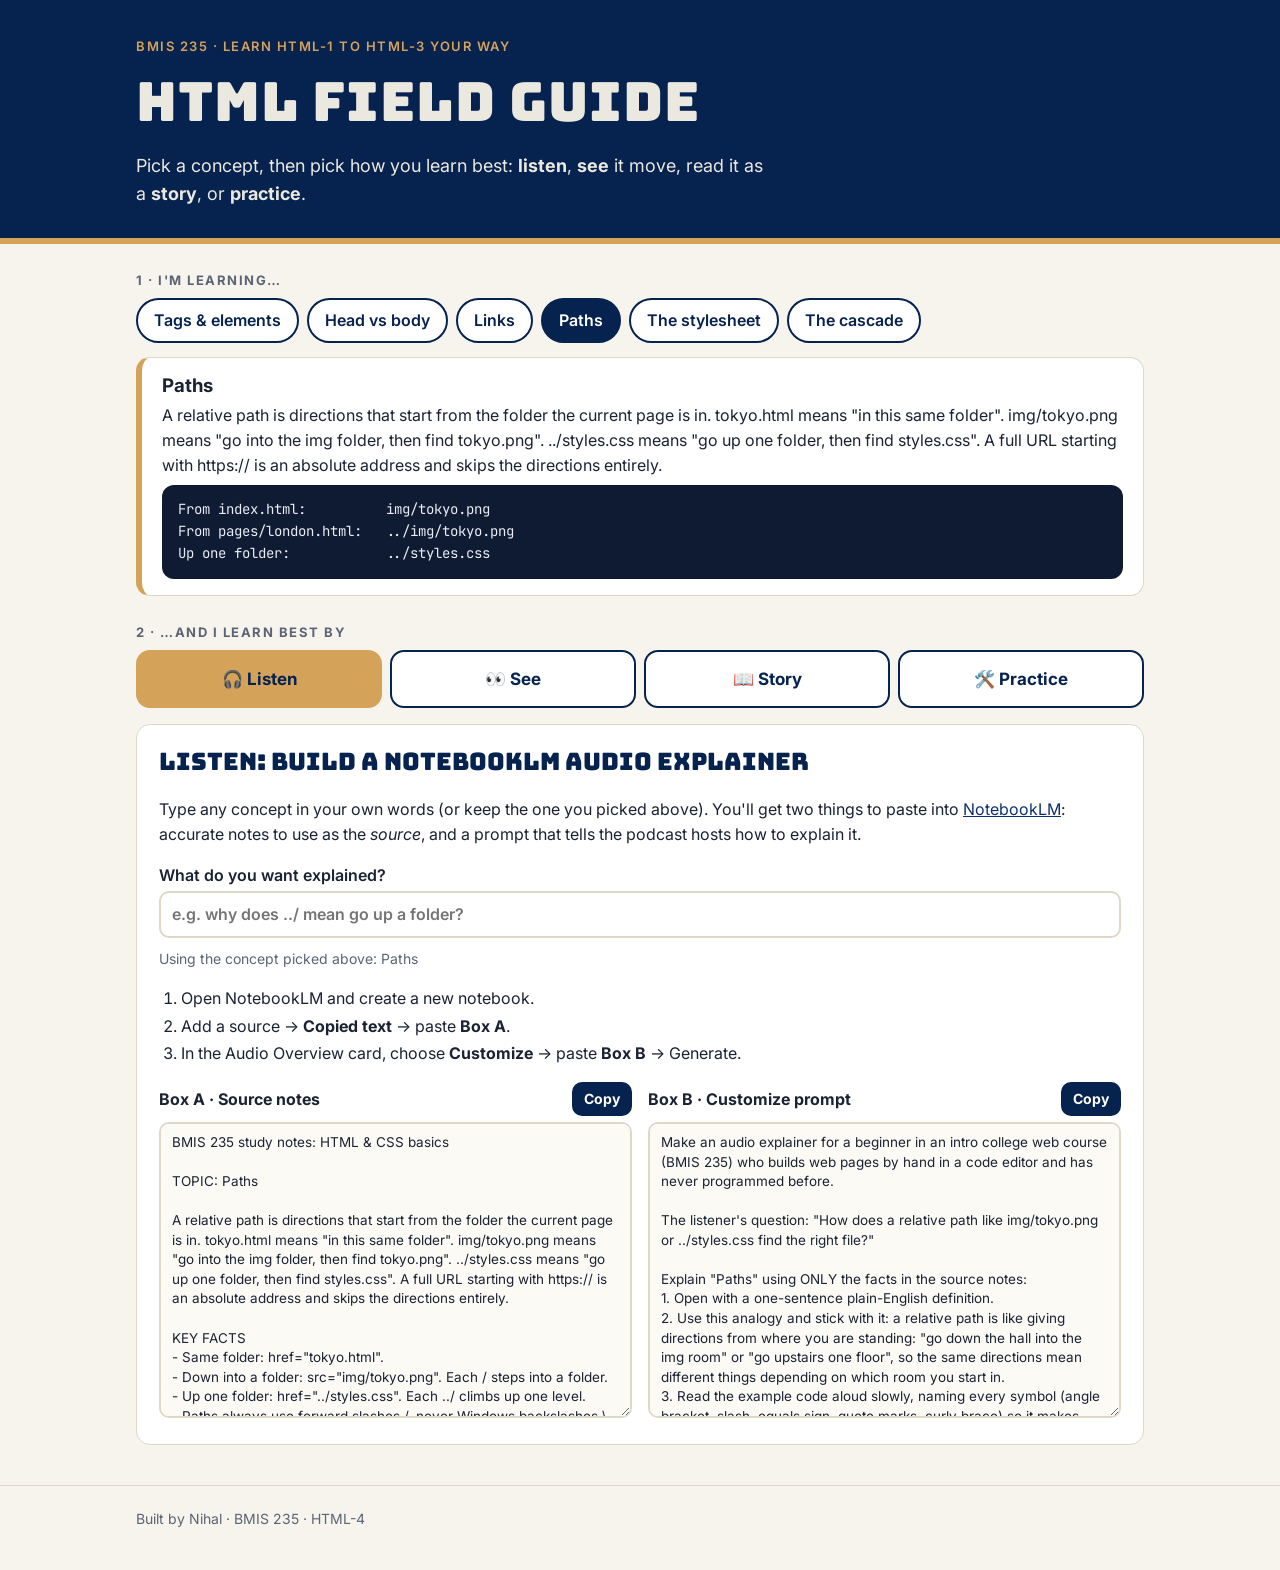
==== commit 9b8d8e33: "Remove HTML-3 travel site copy; keep this repo HTML-4 only The HTML-3 site lives in its own repo. Fo" ====
--- a/index.html
+++ b/index.html
@@ -1,6 +1,7 @@
 <!DOCTYPE html>
 <!--
   Author: Nihal
+  GU username: YOUR-GU-USERNAME
   Course: BMIS 235 - HTML-4 (Path 3: Full build)
   A learning tool for the HTML-1 to HTML-3 concepts:
   tags, head vs body, links, paths, the stylesheet, and the cascade.
@@ -230,7 +231,7 @@
 
 <footer class="foot">
   <div class="wrap">
-    Built by Nihal · BMIS 235 · <a href="travel/index.html">See my HTML-3 travel site</a> (a real example of every concept here)
+    Built by Nihal · BMIS 235 · HTML-4
   </div>
 </footer>
 
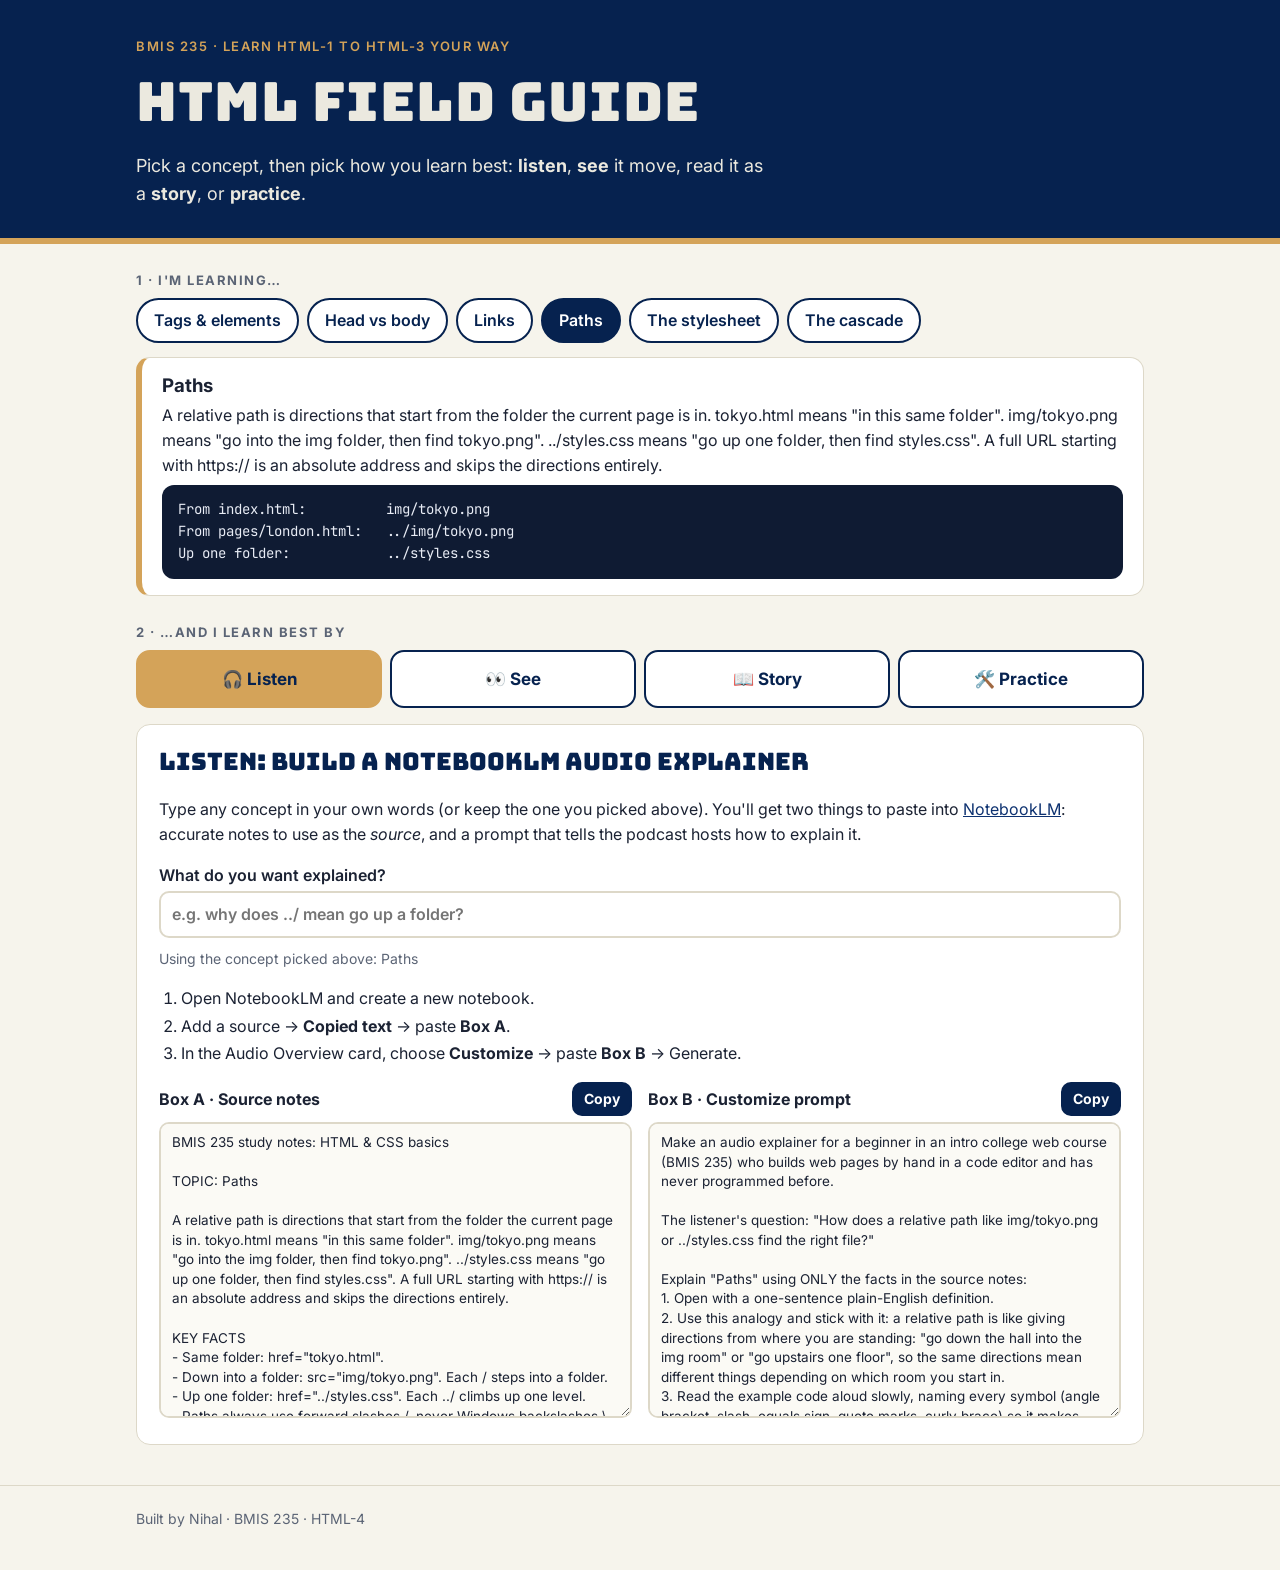
==== commit 0795a197: "Fill in GU username Co-Authored-By: Claude Opus 5.5 <noreply@anthropic.com> Claude-Session: https://" ====
--- a/index.html
+++ b/index.html
@@ -1,7 +1,7 @@
 <!DOCTYPE html>
 <!--
   Author: Nihal
-  GU username: YOUR-GU-USERNAME
+  GU username: gphagura
   Course: BMIS 235 - HTML-4 (Path 3: Full build)
   A learning tool for the HTML-1 to HTML-3 concepts:
   tags, head vs body, links, paths, the stylesheet, and the cascade.
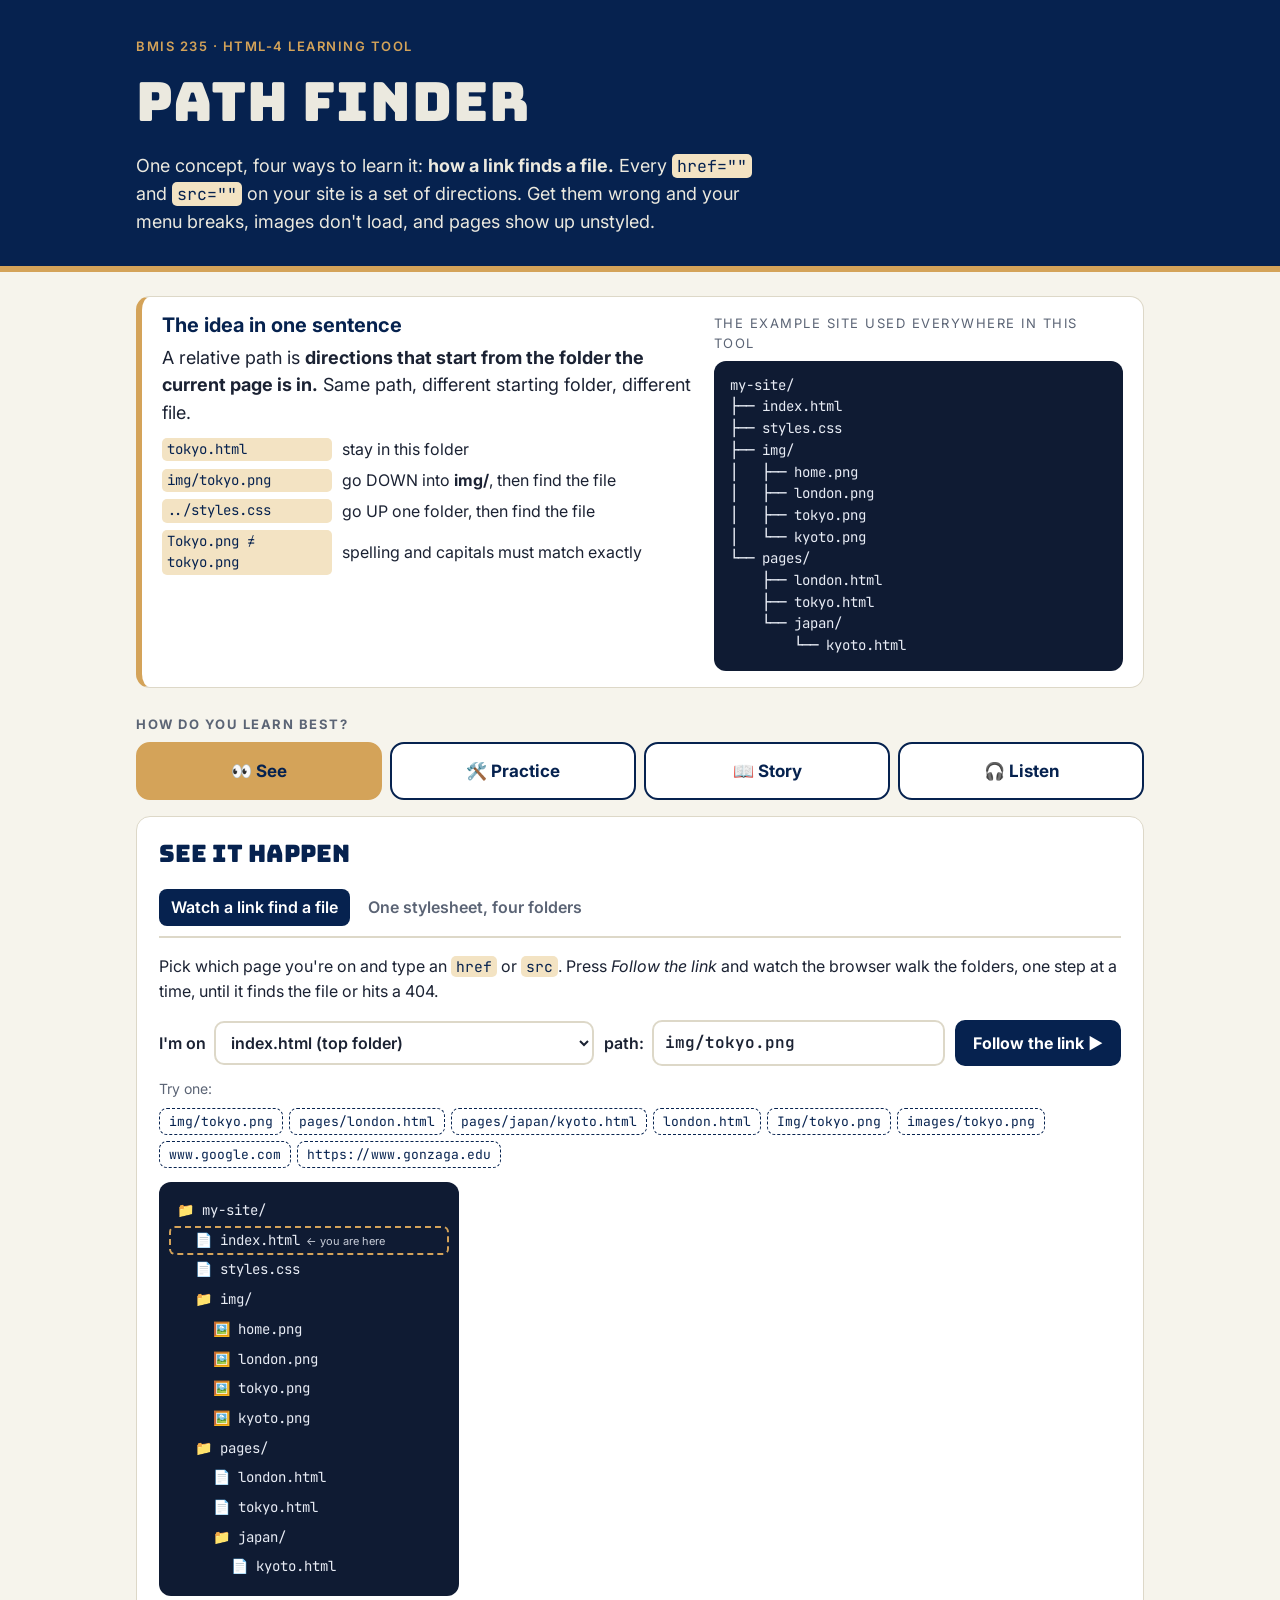
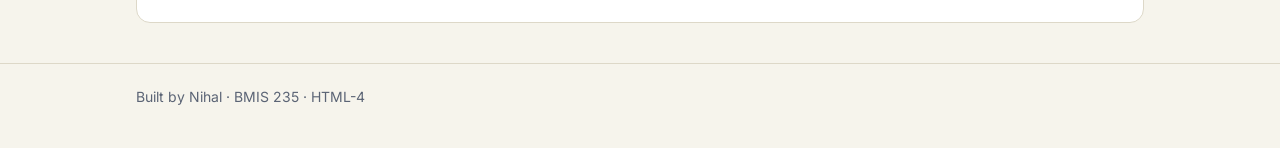
==== commit 103a8f39: "Focus tool on one concept: how a link finds a file (relative paths) Rebuild as Path Finder: one exam" ====
--- a/index.html
+++ b/index.html
@@ -3,15 +3,15 @@
   Author: Nihal
   GU username: gphagura
   Course: BMIS 235 - HTML-4 (Path 3: Full build)
-  A learning tool for the HTML-1 to HTML-3 concepts:
-  tags, head vs body, links, paths, the stylesheet, and the cascade.
+  A learning tool for ONE concept from HTML-1 to HTML-3:
+  how a link finds a file (relative paths in href="" and src="").
 -->
 <html lang="en">
 <head>
 <meta charset="utf-8">
 <meta name="viewport" content="width=device-width, initial-scale=1">
 <meta name="author" content="Nihal">
-<title>HTML Field Guide</title>
+<title>Path Finder</title>
 <link rel="preconnect" href="https://fonts.googleapis.com">
 <link rel="preconnect" href="https://fonts.gstatic.com" crossorigin>
 <link href="https://fonts.googleapis.com/css2?family=Bungee&family=Inter:wght@400;600;700&family=JetBrains+Mono:wght@400;600&display=swap" rel="stylesheet">
@@ -21,84 +21,81 @@
 
 <header class="top">
   <div class="wrap">
-    <p class="kicker">BMIS 235 · learn HTML-1 to HTML-3 your way</p>
-    <h1>HTML Field Guide</h1>
-    <p class="lede">Pick a concept, then pick how you learn best: <strong>listen</strong>, <strong>see</strong> it move, read it as a <strong>story</strong>, or <strong>practice</strong>.</p>
+    <p class="kicker">BMIS 235 · HTML-4 learning tool</p>
+    <h1>Path Finder</h1>
+    <p class="lede">One concept, four ways to learn it: <strong>how a link finds a file.</strong> Every <code>href=""</code> and <code>src=""</code> on your site is a set of directions. Get them wrong and your menu breaks, images don't load, and pages show up unstyled.</p>
   </div>
 </header>
 
 <main class="wrap">
 
-  <!-- concept picker: every mode follows this choice -->
-  <section class="picker" aria-label="Choose a concept">
-    <h2 class="label">1 · I'm learning…</h2>
-    <div id="conceptChips" class="chips" role="radiogroup"></div>
-    <div id="conceptCard" class="concept-card" aria-live="polite"></div>
+  <!-- the one concept, stated once, used by every mode -->
+  <section class="concept-card" aria-labelledby="ruleHead">
+    <div class="rules-grid">
+      <div>
+        <h2 id="ruleHead">The idea in one sentence</h2>
+        <p class="big">A relative path is <strong>directions that start from the folder the current page is in.</strong> Same path, different starting folder, different file.</p>
+        <ol class="four-rules">
+          <li><code>tokyo.html</code><span>stay in this folder</span></li>
+          <li><code>img/tokyo.png</code><span>go DOWN into <b>img/</b>, then find the file</span></li>
+          <li><code>../styles.css</code><span>go UP one folder, then find the file</span></li>
+          <li><code>Tokyo.png ≠ tokyo.png</code><span>spelling and capitals must match exactly</span></li>
+        </ol>
+      </div>
+      <div>
+        <p class="label">The example site used everywhere in this tool</p>
+        <pre class="code sitemap">my-site/
+├── index.html
+├── styles.css
+├── img/
+│   ├── home.png
+│   ├── london.png
+│   ├── tokyo.png
+│   └── kyoto.png
+└── pages/
+    ├── london.html
+    ├── tokyo.html
+    └── japan/
+        └── kyoto.html</pre>
+      </div>
+    </div>
   </section>
 
   <section aria-label="Choose how to learn">
-    <h2 class="label">2 · …and I learn best by</h2>
+    <h2 class="label">How do you learn best?</h2>
     <div class="tabs" role="tablist">
-      <button role="tab" id="tab-listen" aria-controls="panel-listen" aria-selected="true">🎧 Listen</button>
-      <button role="tab" id="tab-see" aria-controls="panel-see" aria-selected="false">👀 See</button>
+      <button role="tab" id="tab-see" aria-controls="panel-see" aria-selected="true">👀 See</button>
+      <button role="tab" id="tab-practice" aria-controls="panel-practice" aria-selected="false">🛠️ Practice</button>
       <button role="tab" id="tab-story" aria-controls="panel-story" aria-selected="false">📖 Story</button>
-      <button role="tab" id="tab-practice" aria-controls="panel-practice" aria-selected="false">🛠️ Practice</button>
-    </div>
-  </section>
-
-  <!-- ===================== LISTEN ===================== -->
-  <section id="panel-listen" role="tabpanel" aria-labelledby="tab-listen" class="panel">
-    <h2>Listen: build a NotebookLM audio explainer</h2>
-    <p>Type any concept in your own words (or keep the one you picked above). You'll get two things to paste into <a href="https://notebooklm.google.com" target="_blank" rel="noopener">NotebookLM</a>: accurate notes to use as the <em>source</em>, and a prompt that tells the podcast hosts how to explain it.</p>
-
-    <label class="field">
-      <span>What do you want explained?</span>
-      <input id="listenInput" type="text" placeholder="e.g. why does ../ mean go up a folder?">
-    </label>
-    <p class="hint" id="listenMatch"></p>
-
-    <ol class="steps">
-      <li>Open NotebookLM and create a new notebook.</li>
-      <li>Add a source → <strong>Copied text</strong> → paste <strong>Box A</strong>.</li>
-      <li>In the Audio Overview card, choose <strong>Customize</strong> → paste <strong>Box B</strong> → Generate.</li>
-    </ol>
-
-    <div class="two">
-      <div class="copybox">
-        <div class="copyhead"><strong>Box A · Source notes</strong><button class="btn small" data-copy="listenSource">Copy</button></div>
-        <textarea id="listenSource" readonly rows="14"></textarea>
-      </div>
-      <div class="copybox">
-        <div class="copyhead"><strong>Box B · Customize prompt</strong><button class="btn small" data-copy="listenPrompt">Copy</button></div>
-        <textarea id="listenPrompt" readonly rows="14"></textarea>
-      </div>
+      <button role="tab" id="tab-listen" aria-controls="panel-listen" aria-selected="false">🎧 Listen</button>
     </div>
   </section>
 
   <!-- ===================== SEE ===================== -->
-  <section id="panel-see" role="tabpanel" aria-labelledby="tab-see" class="panel" hidden>
+  <section id="panel-see" role="tabpanel" aria-labelledby="tab-see" class="panel">
     <h2>See it happen</h2>
-    <div class="subtabs" role="tablist">
-      <button class="sub active" data-sub="see-path">A link finding a file</button>
-      <button class="sub" data-sub="see-sheet">One stylesheet, four pages</button>
-      <button class="sub" data-sub="see-cascade">The cascade: who wins?</button>
+    <div class="subtabs">
+      <button class="sub active" data-sub="see-path">Watch a link find a file</button>
+      <button class="sub" data-sub="see-sheet">One stylesheet, four folders</button>
     </div>
 
     <!-- A: path walker -->
     <div id="see-path" class="subpanel">
-      <p>A relative path is <strong>directions starting from the folder the current page is in</strong>. Pick where you're standing and an <code>href</code>, then press <em>Follow the link</em> to watch the browser walk the folders.</p>
+      <p>Pick which page you're on and type an <code>href</code> or <code>src</code>. Press <em>Follow the link</em> and watch the browser walk the folders, one step at a time, until it finds the file or hits a 404.</p>
       <div class="controls">
         <label class="field inline"><span>I'm on</span>
           <select id="pathStart">
             <option value="index.html">index.html (top folder)</option>
-            <option value="pages/london.html">pages/london.html (inside a folder)</option>
+            <option value="pages/london.html">pages/london.html (one folder down)</option>
+            <option value="pages/japan/kyoto.html">pages/japan/kyoto.html (two folders down)</option>
           </select>
         </label>
-        <label class="field inline grow"><span>href=</span>
-          <input id="pathHref" type="text" value="img/london.png" spellcheck="false" autocapitalize="off">
+        <label class="field inline grow"><span>path:</span>
+          <input id="pathHref" type="text" value="img/tokyo.png" spellcheck="false" autocapitalize="off" aria-label="Path to follow">
         </label>
         <button class="btn" id="pathGo">Follow the link ▶</button>
       </div>
+      <p class="hint">Try one:</p>
       <div class="presets" id="pathPresets"></div>
       <div class="pathstage">
         <div class="tree" id="pathTree" aria-label="Folder tree"></div>
@@ -106,97 +103,30 @@
       </div>
     </div>
 
-    <!-- B: one stylesheet, four pages -->
+    <!-- B: one stylesheet, pages in different folders -->
     <div id="see-sheet" class="subpanel" hidden>
-      <p>Every page has one line in its <code>&lt;head&gt;</code> that connects it to <code>styles.css</code>. Change the stylesheet once and watch every <strong>connected</strong> page change. Then break one page's link and see what happens.</p>
-      <div class="sheet-layout">
-        <div class="cssfile">
-          <div class="filetab">styles.css</div>
-          <div class="sheet-controls">
-            <label>background-color
-              <select id="ssBg">
-                <option value="#06224f">#06224f navy</option>
-                <option value="#fff7e6">#fff7e6 cream</option>
-                <option value="#1f3d2b">#1f3d2b forest</option>
-                <option value="#3b1f4a">#3b1f4a plum</option>
-              </select>
-            </label>
-            <label>color
-              <select id="ssColor">
-                <option value="#ebe9df">#ebe9df off-white</option>
-                <option value="#222222">#222222 charcoal</option>
-                <option value="#ffd166">#ffd166 sunshine</option>
-              </select>
-            </label>
-            <label>font-family
-              <select id="ssFont">
-                <option value="'Bungee', 'Arial Black', sans-serif">"Bungee", sans-serif</option>
-                <option value="Georgia, serif">Georgia, serif</option>
-                <option value="'JetBrains Mono', monospace">monospace</option>
-              </select>
-            </label>
-            <label>accent (h1 underline)
-              <select id="ssAccent">
-                <option value="#d4a359">#d4a359 gold</option>
-                <option value="#ef476f">#ef476f pink</option>
-                <option value="#06d6a0">#06d6a0 mint</option>
-              </select>
-            </label>
-          </div>
-          <pre class="code" id="ssCode"></pre>
-        </div>
-        <div class="minis" id="minis"></div>
-      </div>
-    </div>
-
-    <!-- C: cascade referee -->
-    <div id="see-cascade" class="subpanel" hidden>
-      <p>Several rules can try to color the same paragraph. Turn rules on and off. The preview isn't faked: <strong>the real browser decides</strong>, and we report which rule it picked and why.</p>
-      <div class="cascade">
-        <div>
-          <div class="rules" id="cascadeRules"></div>
-        </div>
-        <div>
-          <div class="referee" id="cascadeHost"></div>
-          <div class="verdict" id="cascadeVerdict" aria-live="polite"></div>
-        </div>
-      </div>
-    </div>
-  </section>
-
-  <!-- ===================== STORY ===================== -->
-  <section id="panel-story" role="tabpanel" aria-labelledby="tab-story" class="panel" hidden>
-    <h2>Story mode</h2>
-    <p>Same concept, told as a short story with characters. Put yourself in it:</p>
-    <div class="controls">
-      <label class="field inline"><span>Your name</span><input id="storyName" type="text" value="Nihal"></label>
-      <label class="field inline"><span>Your site is about</span><input id="storySite" type="text" value="travel"></label>
-    </div>
-    <article class="story" id="storyOut" aria-live="polite"></article>
+      <p>All four pages want the <strong>same</strong> <code>styles.css</code> in the top folder. But they live in different folders, so each needs <strong>different directions</strong> to reach it. Right now they all say <code>href="styles.css"</code>. <strong>Fix each one until every page is styled.</strong></p>
+      <div class="minis" id="minis"></div>
+      <div class="feedback" id="sheetDone" aria-live="polite"></div>
+    </div>
   </section>
 
   <!-- ===================== PRACTICE ===================== -->
   <section id="panel-practice" role="tabpanel" aria-labelledby="tab-practice" class="panel" hidden>
     <h2>Practice</h2>
     <div class="subtabs">
-      <button class="sub active" data-sub="pr-quiz">Quiz</button>
-      <button class="sub" data-sub="pr-debug">Broken-menu debugger</button>
-      <button class="sub" data-sub="pr-missing">Find the missing line</button>
-    </div>
-
-    <!-- quiz -->
-    <div id="pr-quiz" class="subpanel">
-      <label class="check"><input type="checkbox" id="quizAll"> Mix in every concept (not just the one picked above)</label>
-      <div id="quizBox" class="quiz"></div>
+      <button class="sub active" data-sub="pr-debug">Broken-menu debugger</button>
+      <button class="sub" data-sub="pr-missing">Find the missing link line</button>
+      <button class="sub" data-sub="pr-quiz">Quiz</button>
     </div>
 
     <!-- debugger -->
-    <div id="pr-debug" class="subpanel" hidden>
+    <div id="pr-debug" class="subpanel">
       <p id="debugIntro"></p>
       <div class="two">
         <div>
           <div class="filetree-mini" id="debugFiles"></div>
-          <textarea id="debugCode" class="codeedit" rows="9" spellcheck="false" autocapitalize="off" aria-label="Menu code to fix"></textarea>
+          <textarea id="debugCode" class="codeedit" rows="8" spellcheck="false" autocapitalize="off" aria-label="Menu code to fix"></textarea>
           <div class="controls">
             <button class="btn" id="debugCheck">Check my menu</button>
             <button class="btn ghost" id="debugHint">Hint</button>
@@ -205,7 +135,7 @@
           </div>
         </div>
         <div>
-          <h3 class="mini-h">What the browser does with each link</h3>
+          <h3 class="mini-h">Where the browser looks for each link</h3>
           <ul class="results" id="debugResults" aria-live="polite"></ul>
         </div>
       </div>
@@ -215,24 +145,63 @@
     <div id="pr-missing" class="subpanel" hidden>
       <div class="gamebar"><span id="missRound"></span><span id="missScore"></span></div>
       <p id="missPrompt" class="prompt"></p>
-      <div class="two">
-        <pre class="code" id="missCode"></pre>
-        <div>
-          <div class="preview" id="missPreview"></div>
-        </div>
-      </div>
+      <pre class="code" id="missCode"></pre>
       <div class="options" id="missOptions"></div>
       <div class="feedback" id="missFeedback" aria-live="polite"></div>
       <button class="btn" id="missNext" hidden>Next round →</button>
     </div>
+
+    <!-- quiz -->
+    <div id="pr-quiz" class="subpanel" hidden>
+      <div id="quizBox" class="quiz"></div>
+    </div>
+  </section>
+
+  <!-- ===================== STORY ===================== -->
+  <section id="panel-story" role="tabpanel" aria-labelledby="tab-story" class="panel" hidden>
+    <h2>Story: the night before it's due</h2>
+    <p>A short story about a real kind of bug. It stops at each problem so you can guess the fix before you see it.</p>
+    <div class="controls">
+      <label class="field inline"><span>Your name</span><input id="storyName" type="text" value="Nihal"></label>
+      <label class="field inline"><span>A friend's name</span><input id="storyFriend" type="text" value="Maya"></label>
+    </div>
+    <article class="story" id="storyOut" aria-live="polite"></article>
+  </section>
+
+  <!-- ===================== LISTEN ===================== -->
+  <section id="panel-listen" role="tabpanel" aria-labelledby="tab-listen" class="panel" hidden>
+    <h2>Listen: make a NotebookLM audio explainer</h2>
+    <p>Pick the part of paths that confuses you, or type your own question. You get two things to paste into <a href="https://notebooklm.google.com" target="_blank" rel="noopener">NotebookLM</a>: checked notes to use as the <em>source</em>, and a prompt that tells the AI hosts exactly how to explain it.</p>
+
+    <div class="presets" id="listenPresets"></div>
+    <label class="field">
+      <span>My question about paths</span>
+      <input id="listenInput" type="text">
+    </label>
+
+    <ol class="steps">
+      <li>Open NotebookLM and create a new notebook.</li>
+      <li>Add a source → <strong>Copied text</strong> → paste <strong>Box A</strong>.</li>
+      <li>In the Audio Overview card, choose <strong>Customize</strong> → paste <strong>Box B</strong> → Generate.</li>
+      <li>While you listen, keep the site map above open and point at each folder they mention.</li>
+    </ol>
+
+    <div class="two">
+      <div class="copybox">
+        <div class="copyhead"><strong>Box A · Source notes</strong><button class="btn small" data-copy="listenSource">Copy</button></div>
+        <textarea id="listenSource" readonly rows="14"></textarea>
+      </div>
+      <div class="copybox">
+        <div class="copyhead"><strong>Box B · Customize prompt</strong><button class="btn small" data-copy="listenPrompt">Copy</button></div>
+        <textarea id="listenPrompt" readonly rows="14"></textarea>
+      </div>
+    </div>
   </section>
 
 </main>
 
 <footer class="foot">
-  <div class="wrap">
-    Built by Nihal · BMIS 235 · HTML-4
-  </div>
+  <div class="wrap">Built by Nihal · BMIS 235 · HTML-4</div>
 </footer>
 
 <script src="learn.js"></script>
--- a/learn.css
+++ b/learn.css
@@ -36,7 +36,7 @@
 
 a { color: var(--navy-2); }
 code, pre, textarea.codeedit { font-family: var(--mono); }
-code { background: var(--gold-soft); padding: 1px 5px; border-radius: 5px; font-size: 0.92em; }
+code { background: var(--gold-soft); color: var(--navy); padding: 1px 5px; border-radius: 5px; font-size: 0.92em; }
 
 /* ---------- header ---------- */
 .top { background: var(--navy); color: #ebe9df; padding: 36px 0 30px; border-bottom: 6px solid var(--gold); }
@@ -255,3 +255,38 @@
 @media (max-width: 420px) {
   .minis { grid-template-columns: 1fr; }
 }
+
+/* ---------- Path Finder additions ---------- */
+.concept-card { margin-top: 24px; }
+.concept-card h2 { margin: 0 0 6px; font-size: 20px; color: var(--navy); }
+.rules-grid { display: grid; grid-template-columns: 1.3fr 1fr; gap: 20px; align-items: start; }
+.rules-grid .label { margin-top: 0; }
+.big { font-size: 18px; }
+.four-rules { list-style: none; padding: 0; margin: 10px 0 0; display: grid; gap: 6px; }
+.four-rules li { display: grid; grid-template-columns: 170px 1fr; gap: 10px; align-items: center; }
+.four-rules code { font-size: 14px; }
+.sitemap { font-size: 13px; line-height: 1.45; }
+
+.mini .pathrow { display: flex; gap: 6px; align-items: center; font-family: var(--mono); font-size: 12px; padding: 8px; background: #fff; border-bottom: 1px solid var(--line); flex-wrap: wrap; }
+.mini .pathrow input { font-family: var(--mono); font-size: 13px; padding: 4px 6px; border-width: 1px; border-radius: 6px; flex: 1 1 120px; min-width: 0; }
+.mini .where { font-family: var(--mono); font-size: 12px; padding: 6px 8px; background: #0f1b33; color: #e8ecf5; }
+.mini.linked .page { background: var(--navy); color: #ebe9df; font-family: "Bungee", "Arial Black", sans-serif; }
+.mini.linked .page h4 { border-bottom: 3px solid var(--gold); padding-bottom: 4px; font-weight: 400; }
+.mini.linked .page a { color: var(--gold); text-decoration: none; }
+
+.story .scene { margin-bottom: 22px; }
+.story h4 { margin: 0 0 8px; font-size: 13px; text-transform: uppercase; letter-spacing: 1.2px; color: var(--muted); }
+.story pre.code { margin: 10px 0 12px; font-size: 13.5px; }
+.story .pause { border: 2px dashed var(--gold); border-radius: 10px; padding: 12px 14px; background: #fff; }
+.story .pause p { margin: 0 0 8px; font-weight: 600; font-size: 16px; }
+.story .answer { margin-top: 10px; }
+.story .answer p { font-weight: 400; }
+
+@media (max-width: 760px) {
+  .rules-grid { grid-template-columns: 1fr; }
+  .four-rules li { grid-template-columns: 1fr; gap: 0; }
+}
+@media (max-width: 760px) {
+  .field.inline { width: 100%; }
+  .field.inline select, .field.inline input { flex: 1; min-width: 0; max-width: 100%; }
+}
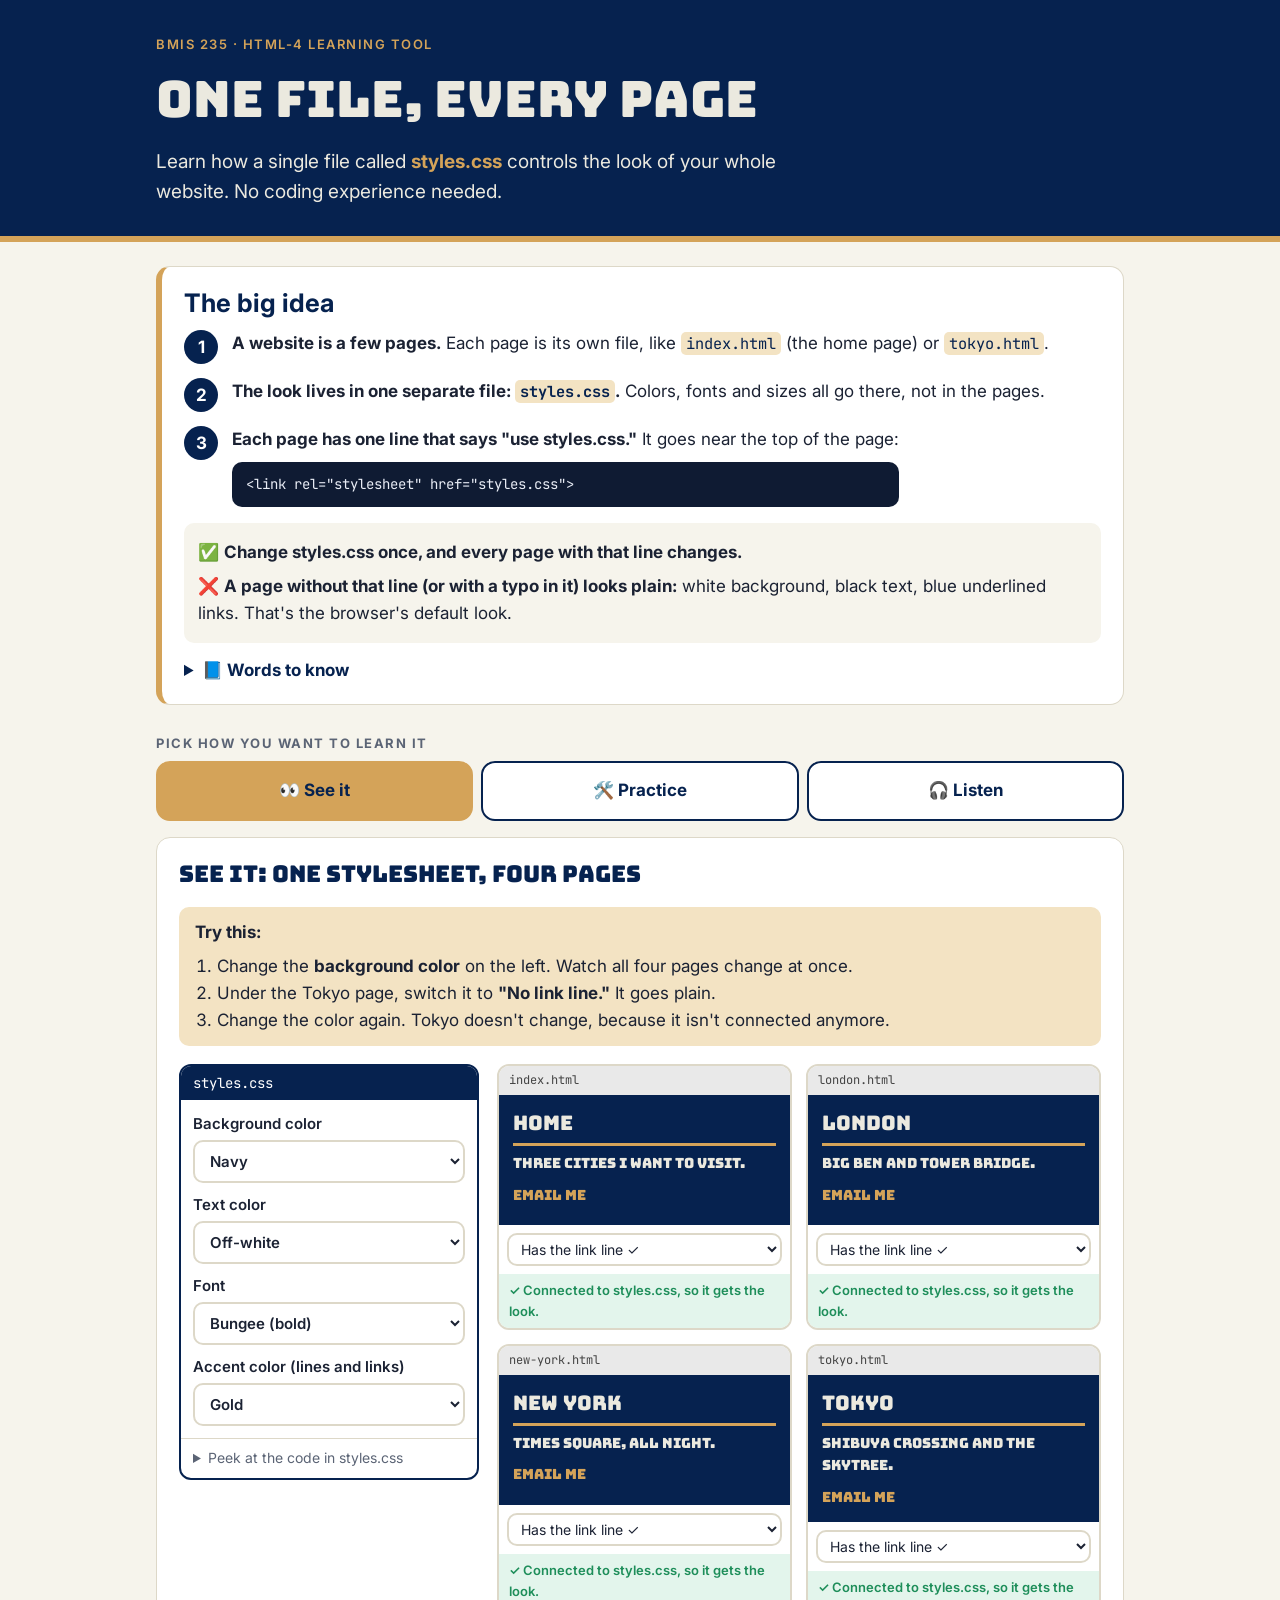
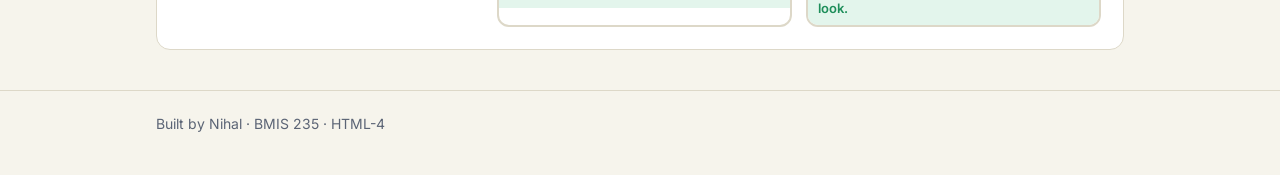
==== commit 0621cd3d: "Simplify tool for beginners: one concept, the stylesheet Rebuild as 'One File, Every Page': a plain-" ====
--- a/index.html
+++ b/index.html
@@ -3,15 +3,15 @@
   Author: Nihal
   GU username: gphagura
   Course: BMIS 235 - HTML-4 (Path 3: Full build)
-  A learning tool for ONE concept from HTML-1 to HTML-3:
-  how a link finds a file (relative paths in href="" and src="").
+  A beginner learning tool for ONE concept from HTML-3:
+  the stylesheet (one styles.css file styles every page that links to it).
 -->
 <html lang="en">
 <head>
 <meta charset="utf-8">
 <meta name="viewport" content="width=device-width, initial-scale=1">
 <meta name="author" content="Nihal">
-<title>Path Finder</title>
+<title>One File, Every Page</title>
 <link rel="preconnect" href="https://fonts.googleapis.com">
 <link rel="preconnect" href="https://fonts.gstatic.com" crossorigin>
 <link href="https://fonts.googleapis.com/css2?family=Bungee&family=Inter:wght@400;600;700&family=JetBrains+Mono:wght@400;600&display=swap" rel="stylesheet">
@@ -22,92 +22,111 @@
 <header class="top">
   <div class="wrap">
     <p class="kicker">BMIS 235 · HTML-4 learning tool</p>
-    <h1>Path Finder</h1>
-    <p class="lede">One concept, four ways to learn it: <strong>how a link finds a file.</strong> Every <code>href=""</code> and <code>src=""</code> on your site is a set of directions. Get them wrong and your menu breaks, images don't load, and pages show up unstyled.</p>
+    <h1>One File, Every Page</h1>
+    <p class="lede">Learn how a single file called <strong>styles.css</strong> controls the look of your whole website. No coding experience needed.</p>
   </div>
 </header>
 
 <main class="wrap">
 
-  <!-- the one concept, stated once, used by every mode -->
-  <section class="concept-card" aria-labelledby="ruleHead">
-    <div class="rules-grid">
-      <div>
-        <h2 id="ruleHead">The idea in one sentence</h2>
-        <p class="big">A relative path is <strong>directions that start from the folder the current page is in.</strong> Same path, different starting folder, different file.</p>
-        <ol class="four-rules">
-          <li><code>tokyo.html</code><span>stay in this folder</span></li>
-          <li><code>img/tokyo.png</code><span>go DOWN into <b>img/</b>, then find the file</span></li>
-          <li><code>../styles.css</code><span>go UP one folder, then find the file</span></li>
-          <li><code>Tokyo.png ≠ tokyo.png</code><span>spelling and capitals must match exactly</span></li>
-        </ol>
-      </div>
-      <div>
-        <p class="label">The example site used everywhere in this tool</p>
-        <pre class="code sitemap">my-site/
-├── index.html
-├── styles.css
-├── img/
-│   ├── home.png
-│   ├── london.png
-│   ├── tokyo.png
-│   └── kyoto.png
-└── pages/
-    ├── london.html
-    ├── tokyo.html
-    └── japan/
-        └── kyoto.html</pre>
-      </div>
-    </div>
+  <!-- ===== THE BIG IDEA ===== -->
+  <section class="card">
+    <h2>The big idea</h2>
+    <ol class="idea">
+      <li>
+        <span class="num">1</span>
+        <div><strong>A website is a few pages.</strong> Each page is its own file, like <code>index.html</code> (the home page) or <code>tokyo.html</code>.</div>
+      </li>
+      <li>
+        <span class="num">2</span>
+        <div><strong>The look lives in one separate file: <code>styles.css</code>.</strong> Colors, fonts and sizes all go there, not in the pages.</div>
+      </li>
+      <li>
+        <span class="num">3</span>
+        <div><strong>Each page has one line that says "use styles.css."</strong> It goes near the top of the page:
+          <pre class="code">&lt;link rel="stylesheet" href="styles.css"&gt;</pre>
+        </div>
+      </li>
+    </ol>
+    <div class="result">
+      <p>✅ <strong>Change styles.css once, and every page with that line changes.</strong></p>
+      <p>❌ <strong>A page without that line (or with a typo in it) looks plain:</strong> white background, black text, blue underlined links. That's the browser's default look.</p>
+    </div>
+
+    <details class="words">
+      <summary>📘 Words to know</summary>
+      <dl>
+        <dt>Page / .html file</dt><dd>One page of your website, for example <code>tokyo.html</code>.</dd>
+        <dt>Stylesheet / .css file</dt><dd>The file that holds your site's look. Ours is called <code>styles.css</code>.</dd>
+        <dt>The link line</dt><dd><code>&lt;link rel="stylesheet" href="styles.css"&gt;</code>. It connects a page to the stylesheet.</dd>
+        <dt>rel="stylesheet"</dt><dd>Tells the browser "this file is a stylesheet."</dd>
+        <dt>href="styles.css"</dt><dd>Tells the browser which file. The name must match the real file exactly.</dd>
+        <dt>&lt;head&gt;</dt><dd>The top section of a page that visitors don't see. The link line goes here.</dd>
+      </dl>
+    </details>
   </section>
 
   <section aria-label="Choose how to learn">
-    <h2 class="label">How do you learn best?</h2>
+    <h2 class="label">Pick how you want to learn it</h2>
     <div class="tabs" role="tablist">
-      <button role="tab" id="tab-see" aria-controls="panel-see" aria-selected="true">👀 See</button>
+      <button role="tab" id="tab-see" aria-controls="panel-see" aria-selected="true">👀 See it</button>
       <button role="tab" id="tab-practice" aria-controls="panel-practice" aria-selected="false">🛠️ Practice</button>
-      <button role="tab" id="tab-story" aria-controls="panel-story" aria-selected="false">📖 Story</button>
       <button role="tab" id="tab-listen" aria-controls="panel-listen" aria-selected="false">🎧 Listen</button>
     </div>
   </section>
 
   <!-- ===================== SEE ===================== -->
   <section id="panel-see" role="tabpanel" aria-labelledby="tab-see" class="panel">
-    <h2>See it happen</h2>
-    <div class="subtabs">
-      <button class="sub active" data-sub="see-path">Watch a link find a file</button>
-      <button class="sub" data-sub="see-sheet">One stylesheet, four folders</button>
-    </div>
-
-    <!-- A: path walker -->
-    <div id="see-path" class="subpanel">
-      <p>Pick which page you're on and type an <code>href</code> or <code>src</code>. Press <em>Follow the link</em> and watch the browser walk the folders, one step at a time, until it finds the file or hits a 404.</p>
-      <div class="controls">
-        <label class="field inline"><span>I'm on</span>
-          <select id="pathStart">
-            <option value="index.html">index.html (top folder)</option>
-            <option value="pages/london.html">pages/london.html (one folder down)</option>
-            <option value="pages/japan/kyoto.html">pages/japan/kyoto.html (two folders down)</option>
-          </select>
-        </label>
-        <label class="field inline grow"><span>path:</span>
-          <input id="pathHref" type="text" value="img/tokyo.png" spellcheck="false" autocapitalize="off" aria-label="Path to follow">
-        </label>
-        <button class="btn" id="pathGo">Follow the link ▶</button>
-      </div>
-      <p class="hint">Try one:</p>
-      <div class="presets" id="pathPresets"></div>
-      <div class="pathstage">
-        <div class="tree" id="pathTree" aria-label="Folder tree"></div>
-        <ol class="log" id="pathLog" aria-live="polite"></ol>
-      </div>
-    </div>
-
-    <!-- B: one stylesheet, pages in different folders -->
-    <div id="see-sheet" class="subpanel" hidden>
-      <p>All four pages want the <strong>same</strong> <code>styles.css</code> in the top folder. But they live in different folders, so each needs <strong>different directions</strong> to reach it. Right now they all say <code>href="styles.css"</code>. <strong>Fix each one until every page is styled.</strong></p>
+    <h2>See it: one stylesheet, four pages</h2>
+    <div class="trythis">
+      <strong>Try this:</strong>
+      <ol>
+        <li>Change the <b>background color</b> on the left. Watch all four pages change at once.</li>
+        <li>Under the Tokyo page, switch it to <b>"No link line."</b> It goes plain.</li>
+        <li>Change the color again. Tokyo doesn't change, because it isn't connected anymore.</li>
+      </ol>
+    </div>
+
+    <div class="sheet-layout">
+      <div class="cssfile">
+        <div class="filetab">styles.css</div>
+        <div class="sheet-controls">
+          <label>Background color
+            <select id="ssBg">
+              <option value="#06224f">Navy</option>
+              <option value="#fff7e6">Cream</option>
+              <option value="#1f3d2b">Forest green</option>
+              <option value="#3b1f4a">Plum</option>
+            </select>
+          </label>
+          <label>Text color
+            <select id="ssColor">
+              <option value="#ebe9df">Off-white</option>
+              <option value="#222222">Charcoal</option>
+              <option value="#ffd166">Yellow</option>
+            </select>
+          </label>
+          <label>Font
+            <select id="ssFont">
+              <option value="'Bungee', 'Arial Black', sans-serif">Bungee (bold)</option>
+              <option value="Georgia, serif">Georgia (classic)</option>
+              <option value="'Inter', Arial, sans-serif">Inter (clean)</option>
+            </select>
+          </label>
+          <label>Accent color (lines and links)
+            <select id="ssAccent">
+              <option value="#d4a359">Gold</option>
+              <option value="#ef476f">Pink</option>
+              <option value="#06d6a0">Mint</option>
+            </select>
+          </label>
+        </div>
+        <details class="peek">
+          <summary>Peek at the code in styles.css</summary>
+          <pre class="code" id="ssCode"></pre>
+        </details>
+      </div>
       <div class="minis" id="minis"></div>
-      <div class="feedback" id="sheetDone" aria-live="polite"></div>
     </div>
   </section>
 
@@ -115,85 +134,59 @@
   <section id="panel-practice" role="tabpanel" aria-labelledby="tab-practice" class="panel" hidden>
     <h2>Practice</h2>
     <div class="subtabs">
-      <button class="sub active" data-sub="pr-debug">Broken-menu debugger</button>
-      <button class="sub" data-sub="pr-missing">Find the missing link line</button>
-      <button class="sub" data-sub="pr-quiz">Quiz</button>
-    </div>
-
-    <!-- debugger -->
-    <div id="pr-debug" class="subpanel">
-      <p id="debugIntro"></p>
+      <button class="sub active" data-sub="pr-fix">Fix the plain page</button>
+      <button class="sub" data-sub="pr-quiz">Quick quiz</button>
+    </div>
+
+    <div id="pr-fix" class="subpanel">
+      <div class="gamebar"><span id="fixRound"></span><span id="fixScore"></span></div>
+      <p id="fixPrompt" class="prompt"></p>
       <div class="two">
         <div>
-          <div class="filetree-mini" id="debugFiles"></div>
-          <textarea id="debugCode" class="codeedit" rows="8" spellcheck="false" autocapitalize="off" aria-label="Menu code to fix"></textarea>
-          <div class="controls">
-            <button class="btn" id="debugCheck">Check my menu</button>
-            <button class="btn ghost" id="debugHint">Hint</button>
-            <button class="btn ghost" id="debugReset">Reset</button>
-            <button class="btn ghost" id="debugNext">Next menu →</button>
-          </div>
+          <p class="mini-h">The top of the page (its &lt;head&gt;):</p>
+          <pre class="code" id="fixCode"></pre>
         </div>
         <div>
-          <h3 class="mini-h">Where the browser looks for each link</h3>
-          <ul class="results" id="debugResults" aria-live="polite"></ul>
-        </div>
-      </div>
-    </div>
-
-    <!-- missing line game -->
-    <div id="pr-missing" class="subpanel" hidden>
-      <div class="gamebar"><span id="missRound"></span><span id="missScore"></span></div>
-      <p id="missPrompt" class="prompt"></p>
-      <pre class="code" id="missCode"></pre>
-      <div class="options" id="missOptions"></div>
-      <div class="feedback" id="missFeedback" aria-live="polite"></div>
-      <button class="btn" id="missNext" hidden>Next round →</button>
-    </div>
-
-    <!-- quiz -->
+          <p class="mini-h">What the page looks like:</p>
+          <div class="preview" id="fixPreview"></div>
+        </div>
+      </div>
+      <p class="mini-h">Which fix is right?</p>
+      <div class="options" id="fixOptions"></div>
+      <div class="feedback" id="fixFeedback" aria-live="polite"></div>
+      <button class="btn" id="fixNext" hidden>Next page →</button>
+    </div>
+
     <div id="pr-quiz" class="subpanel" hidden>
       <div id="quizBox" class="quiz"></div>
     </div>
   </section>
 
-  <!-- ===================== STORY ===================== -->
-  <section id="panel-story" role="tabpanel" aria-labelledby="tab-story" class="panel" hidden>
-    <h2>Story: the night before it's due</h2>
-    <p>A short story about a real kind of bug. It stops at each problem so you can guess the fix before you see it.</p>
-    <div class="controls">
-      <label class="field inline"><span>Your name</span><input id="storyName" type="text" value="Nihal"></label>
-      <label class="field inline"><span>A friend's name</span><input id="storyFriend" type="text" value="Maya"></label>
-    </div>
-    <article class="story" id="storyOut" aria-live="polite"></article>
-  </section>
-
   <!-- ===================== LISTEN ===================== -->
   <section id="panel-listen" role="tabpanel" aria-labelledby="tab-listen" class="panel" hidden>
-    <h2>Listen: make a NotebookLM audio explainer</h2>
-    <p>Pick the part of paths that confuses you, or type your own question. You get two things to paste into <a href="https://notebooklm.google.com" target="_blank" rel="noopener">NotebookLM</a>: checked notes to use as the <em>source</em>, and a prompt that tells the AI hosts exactly how to explain it.</p>
+    <h2>Listen: turn this into a podcast</h2>
+    <p><a href="https://notebooklm.google.com" target="_blank" rel="noopener">NotebookLM</a> is a free Google tool that can turn notes into a short podcast-style audio explainer. Pick a question (or type your own), then follow the steps.</p>
 
     <div class="presets" id="listenPresets"></div>
     <label class="field">
-      <span>My question about paths</span>
+      <span>My question</span>
       <input id="listenInput" type="text">
     </label>
 
     <ol class="steps">
-      <li>Open NotebookLM and create a new notebook.</li>
-      <li>Add a source → <strong>Copied text</strong> → paste <strong>Box A</strong>.</li>
-      <li>In the Audio Overview card, choose <strong>Customize</strong> → paste <strong>Box B</strong> → Generate.</li>
-      <li>While you listen, keep the site map above open and point at each folder they mention.</li>
+      <li>Open NotebookLM and click <strong>New notebook</strong>.</li>
+      <li>Add a source → choose <strong>Copied text</strong> → paste <strong>Box A</strong>.</li>
+      <li>In the <strong>Audio Overview</strong> box, click <strong>Customize</strong> → paste <strong>Box B</strong> → <strong>Generate</strong>.</li>
     </ol>
 
     <div class="two">
       <div class="copybox">
-        <div class="copyhead"><strong>Box A · Source notes</strong><button class="btn small" data-copy="listenSource">Copy</button></div>
-        <textarea id="listenSource" readonly rows="14"></textarea>
+        <div class="copyhead"><strong>Box A · The notes</strong><button class="btn small" data-copy="listenSource">Copy</button></div>
+        <textarea id="listenSource" readonly rows="12"></textarea>
       </div>
       <div class="copybox">
-        <div class="copyhead"><strong>Box B · Customize prompt</strong><button class="btn small" data-copy="listenPrompt">Copy</button></div>
-        <textarea id="listenPrompt" readonly rows="14"></textarea>
+        <div class="copyhead"><strong>Box B · Instructions for the hosts</strong><button class="btn small" data-copy="listenPrompt">Copy</button></div>
+        <textarea id="listenPrompt" readonly rows="12"></textarea>
       </div>
     </div>
   </section>
--- a/learn.css
+++ b/learn.css
@@ -1,5 +1,5 @@
 /* =====================================================================
-   learn.css · HTML Field Guide
+   learn.css · One File, Every Page
    Same brand as my travel site: navy, off-white, gold, Bungee headings.
    ===================================================================== */
 
@@ -28,265 +28,149 @@
   font-family: "Inter", system-ui, -apple-system, "Segoe UI", sans-serif;
   background-color: var(--cream);
   color: var(--ink);
-  line-height: 1.55;
-  font-size: 16px;
+  line-height: 1.6;
+  font-size: 17px;
 }
 
-.wrap { max-width: 1040px; margin: 0 auto; padding: 0 16px; }
-
+.wrap { max-width: 1000px; margin: 0 auto; padding: 0 16px; }
 a { color: var(--navy-2); }
-code, pre, textarea.codeedit { font-family: var(--mono); }
-code { background: var(--gold-soft); color: var(--navy); padding: 1px 5px; border-radius: 5px; font-size: 0.92em; }
+code, pre { font-family: var(--mono); }
+code { background: var(--gold-soft); color: var(--navy); padding: 1px 5px; border-radius: 5px; font-size: 0.9em; }
 
 /* ---------- header ---------- */
-.top { background: var(--navy); color: #ebe9df; padding: 36px 0 30px; border-bottom: 6px solid var(--gold); }
-.top h1 { font-family: "Bungee", "Arial Black", sans-serif; font-weight: 400; font-size: clamp(32px, 7vw, 54px); margin: 4px 0 8px; letter-spacing: 1px; }
+.top { background: var(--navy); color: #ebe9df; padding: 34px 0 28px; border-bottom: 6px solid var(--gold); }
+.top h1 { font-family: "Bungee", "Arial Black", sans-serif; font-weight: 400; font-size: clamp(30px, 7vw, 50px); margin: 4px 0 8px; }
+.top strong { color: var(--gold); }
 .kicker { margin: 0; color: var(--gold); font-weight: 600; text-transform: uppercase; letter-spacing: 1.5px; font-size: 13px; }
-.lede { margin: 0; max-width: 640px; font-size: 18px; }
+.lede { margin: 0; max-width: 620px; font-size: 19px; }
 
-h2, h3 { line-height: 1.25; }
-.label { font-size: 13px; text-transform: uppercase; letter-spacing: 1.5px; color: var(--muted); margin: 28px 0 10px; }
+h2 { line-height: 1.25; }
+.label { font-size: 13px; text-transform: uppercase; letter-spacing: 1.5px; color: var(--muted); margin: 30px 0 10px; }
 
-/* ---------- concept chips ---------- */
-.chips { display: flex; flex-wrap: wrap; gap: 8px; }
-.chip {
-  border: 2px solid var(--navy); background: var(--paper); color: var(--navy);
-  border-radius: 999px; padding: 8px 16px; font: inherit; font-weight: 600; cursor: pointer;
-}
-.chip[aria-checked="true"] { background: var(--navy); color: #fff; }
-.chip:focus-visible, .btn:focus-visible, .tabs button:focus-visible, .sub:focus-visible { outline: 3px solid var(--gold); outline-offset: 2px; }
-
-.concept-card {
-  margin-top: 14px; background: var(--paper); border: 1px solid var(--line); border-left: 6px solid var(--gold);
-  border-radius: var(--radius); padding: 16px 20px;
-}
-.concept-card h3 { margin: 0 0 6px; }
-.concept-card p { margin: 0 0 8px; }
-.concept-card pre { margin: 8px 0 0; }
+/* ---------- big idea card ---------- */
+.card { margin-top: 24px; background: var(--paper); border: 1px solid var(--line); border-left: 6px solid var(--gold); border-radius: var(--radius); padding: 20px 22px; }
+.card h2 { margin: 0 0 12px; color: var(--navy); }
+.idea { list-style: none; padding: 0; margin: 0; display: grid; grid-template-columns: minmax(0, 1fr); gap: 14px; }
+.idea li { display: flex; gap: 14px; align-items: flex-start; }
+.idea li > div { min-width: 0; }
+.idea .num { flex: 0 0 34px; height: 34px; border-radius: 50%; background: var(--navy); color: #fff; display: grid; place-items: center; font-weight: 700; }
+.idea pre.code { margin-top: 8px; }
+.result { margin-top: 16px; background: var(--cream); border-radius: 10px; padding: 10px 14px; }
+.result p { margin: 6px 0; }
+.words { margin-top: 14px; }
+.words summary { cursor: pointer; font-weight: 700; color: var(--navy); }
+.words dl { display: grid; grid-template-columns: 190px 1fr; gap: 6px 14px; margin: 12px 0 0; }
+.words dt { font-weight: 600; }
+.words dd { margin: 0; }
 
 /* ---------- tabs ---------- */
-.tabs { display: grid; grid-template-columns: repeat(4, 1fr); gap: 8px; }
+.tabs { display: grid; grid-template-columns: repeat(3, 1fr); gap: 8px; }
 .tabs button {
   font: inherit; font-weight: 700; font-size: 17px; padding: 14px 8px; cursor: pointer;
   border: 2px solid var(--navy); border-radius: var(--radius); background: var(--paper); color: var(--navy);
 }
-.tabs button[aria-selected="true"] { background: var(--gold); border-color: var(--gold); color: var(--navy); }
+.tabs button[aria-selected="true"] { background: var(--gold); border-color: var(--gold); }
+.tabs button:focus-visible, .btn:focus-visible, .sub:focus-visible, .opt:focus-visible { outline: 3px solid var(--gold); outline-offset: 2px; }
 
-.panel {
-  background: var(--paper); border: 1px solid var(--line); border-radius: var(--radius);
-  padding: 22px 22px 26px; margin: 16px 0 40px;
-}
-.panel > h2 { margin-top: 0; font-family: "Bungee", "Arial Black", sans-serif; font-weight: 400; color: var(--navy); font-size: 24px; }
+.panel { background: var(--paper); border: 1px solid var(--line); border-radius: var(--radius); padding: 22px; margin: 16px 0 40px; }
+.panel > h2 { margin-top: 0; font-family: "Bungee", "Arial Black", sans-serif; font-weight: 400; color: var(--navy); font-size: 23px; }
 
 .subtabs { display: flex; flex-wrap: wrap; gap: 6px; margin-bottom: 14px; border-bottom: 2px solid var(--line); padding-bottom: 10px; }
 .sub { font: inherit; font-weight: 600; border: 0; background: transparent; color: var(--muted); padding: 6px 12px; border-radius: 8px; cursor: pointer; }
 .sub.active { background: var(--navy); color: #fff; }
 
-/* ---------- form bits ---------- */
+.trythis { background: var(--gold-soft); border-radius: 10px; padding: 12px 16px; margin-bottom: 18px; }
+.trythis ol { margin: 6px 0 0; padding-left: 22px; }
+
+/* ---------- forms ---------- */
 .field { display: flex; flex-direction: column; gap: 4px; font-weight: 600; margin: 10px 0; }
-.field.inline { flex-direction: row; align-items: center; gap: 8px; margin: 0; }
-.field.grow { flex: 1 1 220px; }
-.field.grow input { flex: 1; min-width: 0; }
-input[type="text"], select, textarea {
-  font: inherit; padding: 9px 11px; border: 2px solid var(--line); border-radius: 10px; background: #fff; color: var(--ink);
-}
+input[type="text"], select, textarea { font: inherit; padding: 9px 11px; border: 2px solid var(--line); border-radius: 10px; background: #fff; color: var(--ink); max-width: 100%; }
 input[type="text"]:focus, select:focus, textarea:focus { border-color: var(--navy); outline: none; }
-#pathHref { font-family: var(--mono); }
-.controls { display: flex; flex-wrap: wrap; gap: 10px; align-items: center; margin: 12px 0; }
-.check { display: flex; gap: 8px; align-items: center; margin-bottom: 12px; }
-.hint { color: var(--muted); font-size: 14px; margin: 0 0 8px; min-height: 1.2em; }
 
-.btn {
-  font: inherit; font-weight: 700; cursor: pointer; border: 2px solid var(--navy);
-  background: var(--navy); color: #fff; padding: 9px 16px; border-radius: 10px;
-}
+.btn { font: inherit; font-weight: 700; cursor: pointer; border: 2px solid var(--navy); background: var(--navy); color: #fff; padding: 9px 16px; border-radius: 10px; }
 .btn:hover { background: var(--navy-2); }
-.btn.ghost { background: #fff; color: var(--navy); }
-.btn.ghost:hover { background: var(--gold-soft); }
 .btn.small { padding: 4px 10px; font-size: 14px; }
 
 .two { display: grid; grid-template-columns: 1fr 1fr; gap: 16px; }
+.two > div { min-width: 0; }
 .steps { padding-left: 22px; }
-.steps li { margin: 3px 0; }
+.presets { display: flex; flex-wrap: wrap; gap: 6px; margin-bottom: 8px; }
+.presets button { font: inherit; font-size: 14px; border: 1px dashed var(--navy); background: #fff; color: var(--navy); border-radius: 8px; padding: 5px 10px; cursor: pointer; text-align: left; }
+.presets button:hover { background: var(--gold-soft); }
 
 .copybox { display: flex; flex-direction: column; }
 .copyhead { display: flex; justify-content: space-between; align-items: center; margin-bottom: 6px; gap: 8px; }
 .copybox textarea { width: 100%; font-size: 13.5px; line-height: 1.45; resize: vertical; background: #fbfaf5; }
 
-pre.code {
-  background: #0f1b33; color: #e8ecf5; padding: 14px 16px; border-radius: 12px;
-  overflow-x: auto; font-size: 14px; line-height: 1.55; margin: 0; white-space: pre;
-}
-pre.code .hl { background: rgba(212,163,89,0.35); border-radius: 4px; }
+pre.code { background: #0f1b33; color: #e8ecf5; padding: 12px 14px; border-radius: 10px; overflow-x: auto; font-size: 14px; line-height: 1.55; margin: 0; white-space: pre; }
 pre.code .gap { color: var(--gold); font-weight: 700; }
-pre.code .dim { color: #8b97b3; }
-
-/* ---------- SEE: path walker ---------- */
-.presets { display: flex; flex-wrap: wrap; gap: 6px; margin-bottom: 14px; }
-.presets button {
-  font-family: var(--mono); font-size: 13px; border: 1px dashed var(--navy); background: #fff; color: var(--navy);
-  border-radius: 8px; padding: 4px 9px; cursor: pointer;
-}
-.presets button:hover { background: var(--gold-soft); }
-.pathstage { display: grid; grid-template-columns: minmax(220px, 300px) 1fr; gap: 18px; }
-.tree { background: #0f1b33; color: #e8ecf5; border-radius: 12px; padding: 14px 10px; font-family: var(--mono); font-size: 14px; }
-.node { padding: 4px 8px; border-radius: 6px; white-space: nowrap; transition: background 0.25s, color 0.25s; position: relative; }
-.node.here { outline: 2px dashed var(--gold); outline-offset: -2px; }
-.node.visit { background: var(--gold); color: var(--navy); font-weight: 700; }
-.node.found { background: #2ecc71; color: #062; font-weight: 700; }
-.node.miss { background: #e74c3c; color: #fff; }
-.node .tag { font-family: "Inter", sans-serif; font-size: 11px; margin-left: 6px; opacity: 0.85; }
-.log { margin: 0; padding-left: 22px; }
-.log li { margin: 0 0 8px; animation: pop 0.25s ease-out; }
-.log li.ok { color: var(--good); font-weight: 600; }
-.log li.err { color: var(--bad); font-weight: 600; }
-.log li.note { color: var(--muted); list-style: "💡 "; }
-@keyframes pop { from { opacity: 0; transform: translateY(4px); } to { opacity: 1; transform: none; } }
+pre.code .bad { background: rgba(231, 76, 60, 0.4); border-radius: 4px; }
 
 /* ---------- SEE: stylesheet → pages ---------- */
-.sheet-layout { display: grid; grid-template-columns: minmax(250px, 330px) 1fr; gap: 18px; align-items: start; }
+.sheet-layout { display: grid; grid-template-columns: minmax(240px, 300px) 1fr; gap: 18px; align-items: start; }
+.sheet-layout > * { min-width: 0; }
 .cssfile { border: 2px solid var(--navy); border-radius: 12px; overflow: hidden; background: #fff; }
 .filetab { background: var(--navy); color: #fff; font-family: var(--mono); padding: 6px 12px; font-size: 14px; }
-.sheet-controls { padding: 10px 12px; display: grid; gap: 8px; }
-.sheet-controls label { display: flex; flex-direction: column; font-family: var(--mono); font-size: 13px; gap: 3px; }
-.sheet-controls select { font-size: 14px; padding: 6px 8px; }
-.cssfile pre.code { border-radius: 0; font-size: 12.5px; }
+.sheet-controls { padding: 12px; display: grid; gap: 10px; }
+.sheet-controls label { display: flex; flex-direction: column; font-weight: 600; font-size: 15px; gap: 4px; }
+.peek { border-top: 1px solid var(--line); }
+.peek summary { cursor: pointer; padding: 8px 12px; font-size: 14px; color: var(--muted); }
+.peek pre.code { border-radius: 0; font-size: 12.5px; }
 
 .minis { display: grid; grid-template-columns: 1fr 1fr; gap: 14px; }
-.mini { border: 1px solid var(--line); border-radius: 12px; overflow: hidden; background: #f3f3f3; display: flex; flex-direction: column; }
-.mini .cable { height: 28px; position: relative; background: #f3f3f3; }
-.mini .cable::before { content: ""; position: absolute; left: 50%; top: 0; bottom: 0; border-left: 3px solid var(--navy); }
-.mini.broken .cable::before { border-left: 3px dashed var(--bad); }
-.mini .cable .pulse { position: absolute; left: calc(50% - 6px); top: -4px; width: 15px; height: 15px; border-radius: 50%; background: var(--gold); opacity: 0; }
-.mini.flash .cable .pulse { animation: drop 0.6s ease-in; }
-@keyframes drop { 0% { top: -6px; opacity: 1; } 100% { top: 26px; opacity: 0.2; } }
-.mini .headline { font-family: var(--mono); font-size: 11.5px; padding: 6px 8px; background: #fff; border-top: 1px solid var(--line); border-bottom: 1px solid var(--line); display: flex; justify-content: space-between; gap: 6px; align-items: center; }
-.mini .headline select { font-family: var(--mono); font-size: 11.5px; padding: 2px 4px; border-width: 1px; border-radius: 6px; max-width: 100%; }
-.mini .page { padding: 12px 14px 14px; min-height: 140px; transition: background-color 0.4s, color 0.4s; }
-/* unstyled = what a browser shows with no stylesheet at all */
-.mini .page { background: #ffffff; color: #000000; font-family: "Times New Roman", Times, serif; }
+.mini { border: 2px solid var(--line); border-radius: 12px; overflow: hidden; display: flex; flex-direction: column; background: #fff; }
+.mini.flash { animation: flash 0.6s ease-out; }
+@keyframes flash { 0% { box-shadow: 0 0 0 4px var(--gold); } 100% { box-shadow: 0 0 0 0 transparent; } }
+.mini .bar { font-family: var(--mono); font-size: 12px; padding: 5px 10px; background: #e9e9e9; color: #444; }
+/* plain = what a browser shows with no stylesheet */
+.mini .page { padding: 12px 14px; min-height: 130px; background: #fff; color: #000; font-family: "Times New Roman", Times, serif; transition: background-color 0.4s, color 0.4s; }
 .mini .page h4 { margin: 0 0 6px; font-size: 20px; }
 .mini .page p { margin: 0 0 6px; font-size: 14px; }
 .mini .page a { color: #0000ee; text-decoration: underline; font-size: 14px; }
 .mini.linked .page { background: var(--ss-bg); color: var(--ss-color); font-family: var(--ss-font); }
 .mini.linked .page h4 { border-bottom: 3px solid var(--ss-accent); padding-bottom: 4px; font-weight: 400; }
 .mini.linked .page a { color: var(--ss-accent); text-decoration: none; }
-.mini .status { font-family: "Inter", sans-serif; font-size: 12px; padding: 5px 8px; background: var(--good-bg); color: var(--good); font-weight: 600; }
+.mini select { margin: 8px; font-size: 14px; padding: 5px 8px; }
+.mini .status { font-size: 13px; padding: 6px 10px; background: var(--good-bg); color: var(--good); font-weight: 600; }
 .mini.broken .status { background: var(--bad-bg); color: var(--bad); }
 
-/* ---------- SEE: cascade ---------- */
-.cascade { display: grid; grid-template-columns: 1.2fr 1fr; gap: 18px; }
-.rules { display: grid; gap: 8px; }
-.rule { display: flex; gap: 10px; align-items: flex-start; border: 2px solid var(--line); border-radius: 10px; padding: 8px 10px; cursor: pointer; background: #fff; }
-.rule input { margin-top: 5px; }
-.rule.winner { border-color: var(--good); background: var(--good-bg); }
-.rule .where { display: block; font-size: 12px; color: var(--muted); text-transform: uppercase; letter-spacing: 0.8px; }
-.rule code { background: transparent; padding: 0; font-size: 13.5px; }
-.rule .sw { display: inline-block; width: 12px; height: 12px; border-radius: 3px; vertical-align: middle; margin-left: 4px; border: 1px solid rgba(0,0,0,0.2); }
-.referee { border: 2px solid var(--navy); border-radius: 12px; min-height: 120px; overflow: hidden; }
-.verdict { margin-top: 12px; padding: 12px 14px; background: var(--gold-soft); border-radius: 10px; }
-.verdict strong { color: var(--navy); }
+/* ---------- PRACTICE ---------- */
+.gamebar { display: flex; justify-content: space-between; color: var(--muted); font-weight: 600; }
+.prompt { font-size: 19px; font-weight: 600; }
+.mini-h { font-weight: 600; margin: 8px 0 6px; font-size: 15px; color: var(--muted); }
+.preview { border: 2px solid var(--line); border-radius: 12px; overflow: hidden; }
+.preview .bar { background: #e9e9e9; font-family: var(--mono); font-size: 12px; padding: 5px 10px; color: #444; }
+.preview .pg { padding: 14px; min-height: 120px; background: #fff; color: #000; font-family: "Times New Roman", Times, serif; transition: all 0.5s; }
+.preview .pg h4 { margin: 0 0 8px; font-size: 22px; }
+.preview .pg a { color: #0000ee; }
+.preview .pg.styled { background: var(--navy); color: #ebe9df; font-family: "Bungee", "Arial Black", sans-serif; }
+.preview .pg.styled h4 { font-weight: 400; border-bottom: 3px solid var(--gold); padding-bottom: 6px; }
+.preview .pg.styled a { color: var(--gold); text-decoration: none; }
 
-/* ---------- STORY ---------- */
-.story { margin-top: 10px; background: #fffdf6; border: 1px solid var(--line); border-radius: var(--radius); padding: 22px 24px; max-width: 760px; }
-.story h3 { font-family: "Bungee", "Arial Black", sans-serif; font-weight: 400; color: var(--navy); margin: 0 0 4px; font-size: 22px; }
-.story .cast { color: var(--muted); font-size: 14px; margin: 0 0 14px; }
-.story p { margin: 0 0 12px; font-size: 17px; }
-.story .moral { background: var(--navy); color: #ebe9df; border-radius: 10px; padding: 12px 16px; margin-top: 16px; }
-.story .moral strong { color: var(--gold); }
-.story .moral ul { margin: 6px 0 0; padding-left: 20px; }
-
-/* ---------- PRACTICE: quiz ---------- */
-.quiz .q { font-size: 18px; font-weight: 600; margin: 4px 0 12px; }
+.quiz .q { font-size: 19px; font-weight: 600; margin: 4px 0 12px; }
 .quiz .meta { display: flex; justify-content: space-between; color: var(--muted); font-size: 14px; }
-.quiz pre.code { margin-bottom: 12px; }
 .options { display: grid; gap: 8px; margin: 10px 0; }
-.opt {
-  text-align: left; font: inherit; padding: 11px 14px; border: 2px solid var(--line); border-radius: 10px;
-  background: #fff; cursor: pointer; color: var(--ink);
-}
+.opt { text-align: left; font: inherit; padding: 11px 14px; border: 2px solid var(--line); border-radius: 10px; background: #fff; cursor: pointer; color: var(--ink); overflow-wrap: anywhere; }
 .opt code { background: transparent; padding: 0; }
 .opt:hover:not([disabled]) { border-color: var(--navy); }
 .opt.right { border-color: var(--good); background: var(--good-bg); }
 .opt.wrong { border-color: var(--bad); background: var(--bad-bg); }
 .opt[disabled] { cursor: default; }
-.feedback { min-height: 1em; }
 .feedback .box { padding: 12px 14px; border-radius: 10px; margin: 8px 0; }
 .feedback .box.good { background: var(--good-bg); }
 .feedback .box.bad { background: var(--bad-bg); }
-
-/* ---------- PRACTICE: debugger ---------- */
-.codeedit { width: 100%; font-size: 13.5px; line-height: 1.5; background: #0f1b33; color: #e8ecf5; border-color: #0f1b33; white-space: pre; overflow-x: auto; resize: vertical; }
-.codeedit:focus { border-color: var(--gold); }
-.filetree-mini { font-family: var(--mono); font-size: 13px; background: var(--gold-soft); border-radius: 10px; padding: 8px 12px; margin-bottom: 10px; white-space: pre; overflow-x: auto; }
-.mini-h { margin: 0 0 8px; font-size: 16px; }
-.results { list-style: none; margin: 0; padding: 0; display: grid; gap: 8px; }
-.results li { padding: 10px 12px; border-radius: 10px; background: #f2f2f2; }
-.results li.ok { background: var(--good-bg); }
-.results li.err { background: var(--bad-bg); }
-.results li.win { background: var(--navy); color: #fff; font-weight: 700; }
-.results code { background: rgba(255,255,255,0.7); }
-
-/* ---------- PRACTICE: missing line ---------- */
-.gamebar { display: flex; justify-content: space-between; color: var(--muted); font-weight: 600; }
-.prompt { font-size: 18px; font-weight: 600; }
-.preview { border: 2px solid var(--line); border-radius: 12px; overflow: hidden; }
-.preview .bar { background: #e9e9e9; font-family: var(--mono); font-size: 12px; padding: 5px 10px; color: #444; }
-.preview .pg { padding: 14px; min-height: 150px; background: #fff; color: #000; font-family: "Times New Roman", Times, serif; transition: all 0.5s; }
-.preview .pg h4 { margin: 0 0 8px; font-size: 22px; }
-.preview .pg a { color: #0000ee; margin-right: 8px; }
-.preview .pg.styled { background: var(--navy); color: #ebe9df; font-family: "Bungee", "Arial Black", sans-serif; }
-.preview .pg.styled h4 { font-weight: 400; border-bottom: 3px solid var(--gold); padding-bottom: 6px; }
-.preview .pg.styled a { color: var(--gold); text-decoration: none; }
-.preview .pg .navchip { display: inline-block; padding: 3px 8px; border-radius: 6px; margin: 0 4px 6px 0; }
-.preview .pg.styled .navchip { background: var(--gold); color: var(--navy); }
-.preview .pg .navchip.missing { border: 2px dashed var(--bad); color: var(--bad); background: transparent; }
 
 /* ---------- footer ---------- */
 .foot { border-top: 1px solid var(--line); padding: 22px 0 40px; color: var(--muted); font-size: 14px; }
 
 /* ---------- phones ---------- */
 @media (max-width: 760px) {
-  .two, .pathstage, .sheet-layout, .cascade { grid-template-columns: 1fr; }
-  .tabs { grid-template-columns: 1fr 1fr; }
+  .two, .sheet-layout { grid-template-columns: 1fr; }
   .panel { padding: 16px; }
-  .field.inline { flex-wrap: wrap; }
+  .tabs button { font-size: 15px; padding: 12px 4px; }
+  .words dl { grid-template-columns: 1fr; gap: 2px; }
+  .words dd { margin-bottom: 8px; }
 }
 @media (max-width: 420px) {
   .minis { grid-template-columns: 1fr; }
 }
-
-/* ---------- Path Finder additions ---------- */
-.concept-card { margin-top: 24px; }
-.concept-card h2 { margin: 0 0 6px; font-size: 20px; color: var(--navy); }
-.rules-grid { display: grid; grid-template-columns: 1.3fr 1fr; gap: 20px; align-items: start; }
-.rules-grid .label { margin-top: 0; }
-.big { font-size: 18px; }
-.four-rules { list-style: none; padding: 0; margin: 10px 0 0; display: grid; gap: 6px; }
-.four-rules li { display: grid; grid-template-columns: 170px 1fr; gap: 10px; align-items: center; }
-.four-rules code { font-size: 14px; }
-.sitemap { font-size: 13px; line-height: 1.45; }
-
-.mini .pathrow { display: flex; gap: 6px; align-items: center; font-family: var(--mono); font-size: 12px; padding: 8px; background: #fff; border-bottom: 1px solid var(--line); flex-wrap: wrap; }
-.mini .pathrow input { font-family: var(--mono); font-size: 13px; padding: 4px 6px; border-width: 1px; border-radius: 6px; flex: 1 1 120px; min-width: 0; }
-.mini .where { font-family: var(--mono); font-size: 12px; padding: 6px 8px; background: #0f1b33; color: #e8ecf5; }
-.mini.linked .page { background: var(--navy); color: #ebe9df; font-family: "Bungee", "Arial Black", sans-serif; }
-.mini.linked .page h4 { border-bottom: 3px solid var(--gold); padding-bottom: 4px; font-weight: 400; }
-.mini.linked .page a { color: var(--gold); text-decoration: none; }
-
-.story .scene { margin-bottom: 22px; }
-.story h4 { margin: 0 0 8px; font-size: 13px; text-transform: uppercase; letter-spacing: 1.2px; color: var(--muted); }
-.story pre.code { margin: 10px 0 12px; font-size: 13.5px; }
-.story .pause { border: 2px dashed var(--gold); border-radius: 10px; padding: 12px 14px; background: #fff; }
-.story .pause p { margin: 0 0 8px; font-weight: 600; font-size: 16px; }
-.story .answer { margin-top: 10px; }
-.story .answer p { font-weight: 400; }
-
-@media (max-width: 760px) {
-  .rules-grid { grid-template-columns: 1fr; }
-  .four-rules li { grid-template-columns: 1fr; gap: 0; }
-}
-@media (max-width: 760px) {
-  .field.inline { width: 100%; }
-  .field.inline select, .field.inline input { flex: 1; min-width: 0; max-width: 100%; }
-}
